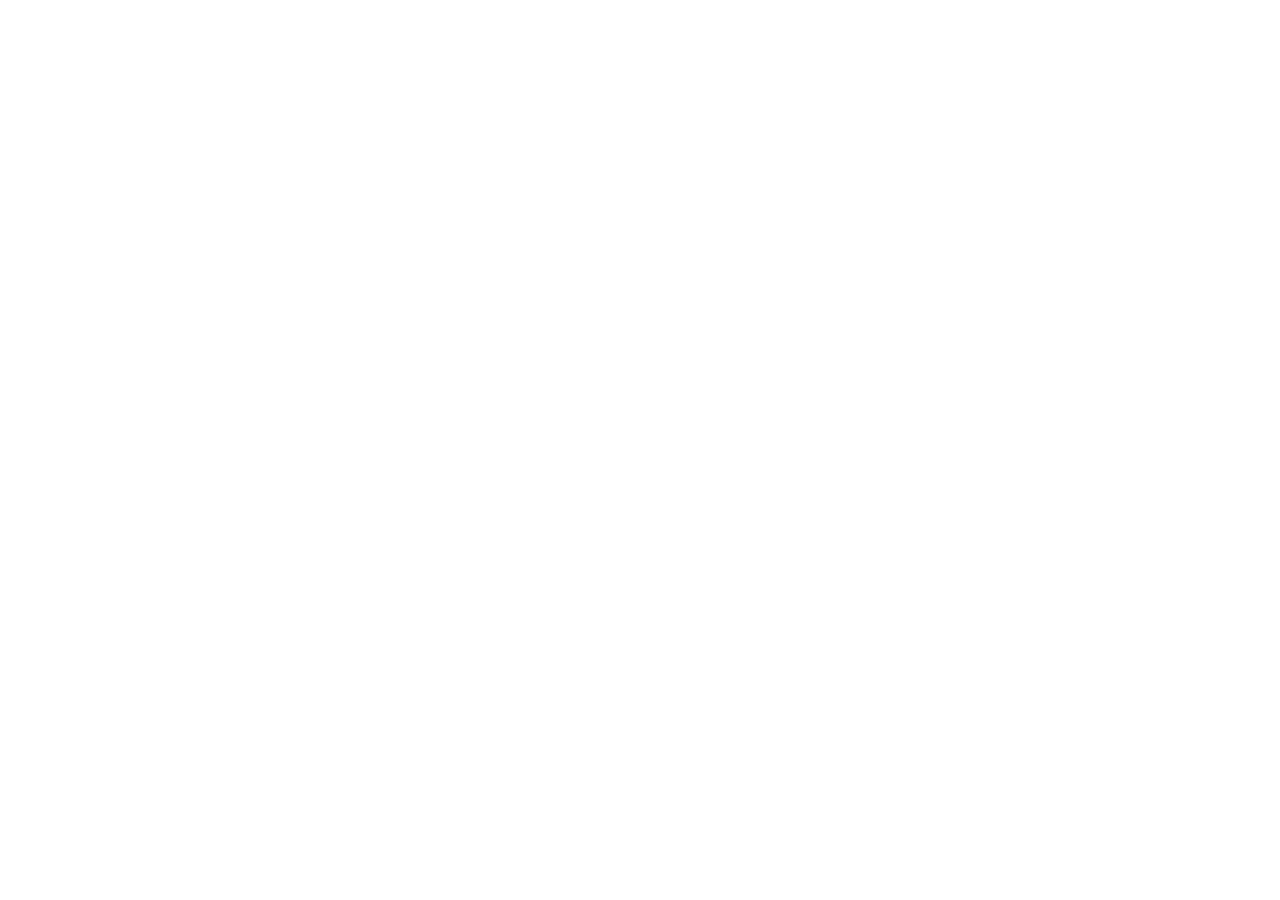
==== index.html @ ecd5f1c8 "Deploy index.html" ====
<!DOCTYPE html>
<html lang="el">
  <head>
    <meta charset="UTF-8" />
    <meta name="viewport" content="width=device-width, initial-scale=1.0" />
    <title>LinkHubPage</title>
    <link rel="icon" type="image/x-icon" href="/favicon.ico" />
    <link rel="apple-touch-icon" href="/icon-192.png" />
    <link rel="manifest" href="/manifest.json" />
    
    <meta name="theme-color" content="#00d2ff" />
    <meta name="apple-mobile-web-app-capable" content="yes" />
    <meta name="apple-mobile-web-app-status-bar-style" content="black-translucent" />

    <link rel="preconnect" href="https://fonts.googleapis.com" />
    <link rel="preconnect" href="https://fonts.gstatic.com" crossorigin />
    <link href="https://fonts.googleapis.com/css2?family=Poppins:wght@300;400;500;600;700&family=Space+Grotesk:wght@500;700&display=swap" rel="stylesheet" />
    <link rel="stylesheet" href="https://cdnjs.cloudflare.com/ajax/libs/font-awesome/6.5.1/css/all.min.css" />
    <link rel="stylesheet" href="https://cdn.jsdelivr.net/gh/devicons/devicon@latest/devicon.min.css" />
    <script src="https://accounts.google.com/gsi/client" async defer></script>
    <link href="https://assets.calendly.com/assets/external/widget.css" rel="stylesheet" />
    <script src="https://assets.calendly.com/assets/external/widget.js" type="text/javascript" async></script>
    <script type="module" crossorigin src="./assets/index-Cw7hxA6U.js"></script>
    <link rel="stylesheet" crossorigin href="./assets/index-Dg6QoeIE.css">
  <script>
        window.__BUILDER_DEPLOY_MODE__ = true;
        const __lhpParts = window.location.pathname.split('/').filter(Boolean);
        if (__lhpParts[__lhpParts.length - 1] === 'admin') __lhpParts.pop();
        const __lhpPrefix = __lhpParts.length > 0 ? '/' + __lhpParts[0] + '/' : '/';
        fetch(__lhpPrefix + 'config.json')
          .then(res => res.json())
          .then(data => {
            window.__PROFILE_CONFIG__ = data;
            if (window.updateRuntimeConfig) window.updateRuntimeConfig(data);
          });
      </script></head>
  <body class="overflow-x-hidden min-h-screen">
    <div id="root"></div>
  </body>
</html>
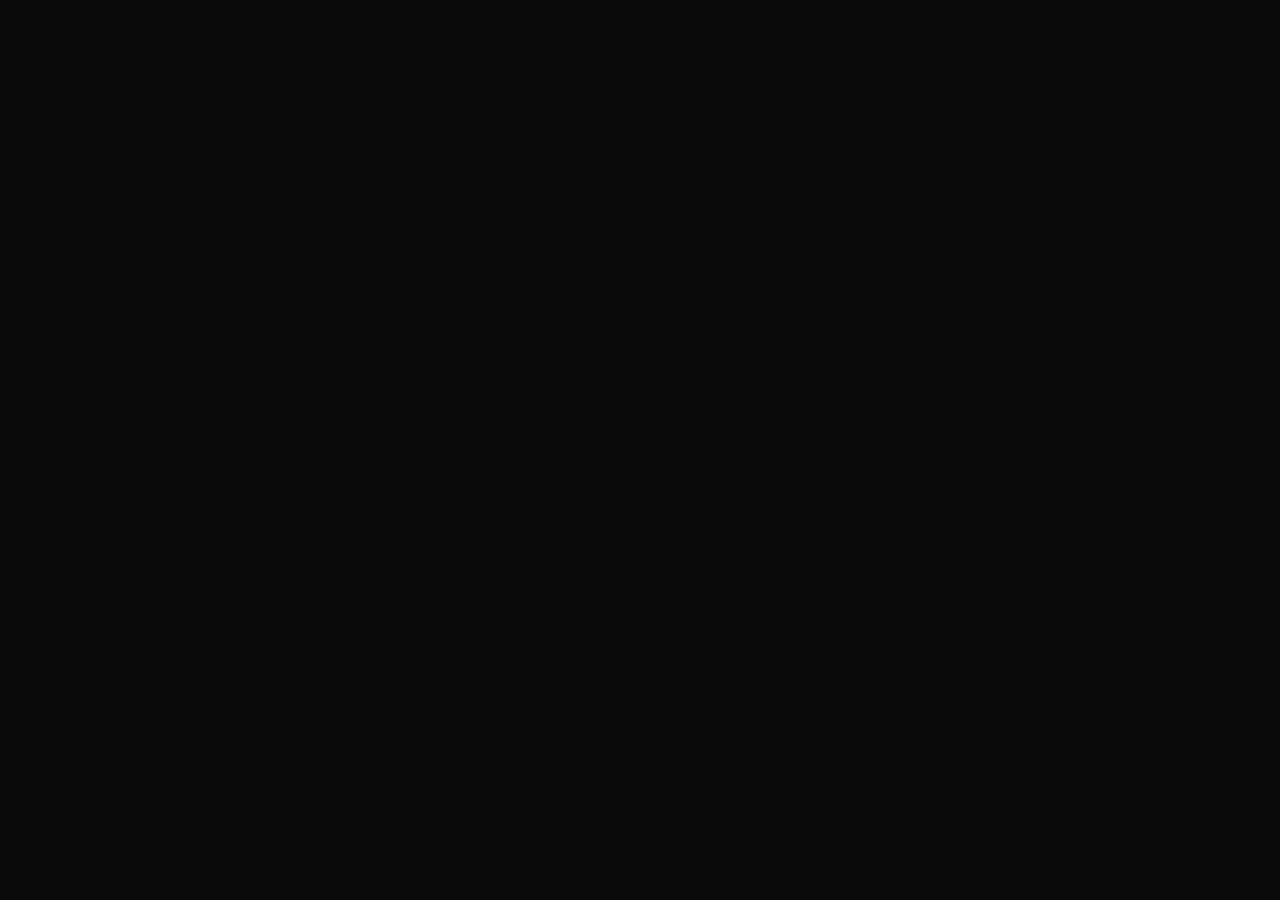
==== commit a56333b8: "Deploy index.html" ====
--- a/index.html
+++ b/index.html
@@ -20,7 +20,7 @@
     <script src="https://accounts.google.com/gsi/client" async defer></script>
     <link href="https://assets.calendly.com/assets/external/widget.css" rel="stylesheet" />
     <script src="https://assets.calendly.com/assets/external/widget.js" type="text/javascript" async></script>
-    <script type="module" crossorigin src="./assets/index-Cw7hxA6U.js"></script>
+    <script type="module" crossorigin src="./assets/index-CT7aU1MH.js"></script>
     <link rel="stylesheet" crossorigin href="./assets/index-Dg6QoeIE.css">
   <script>
         window.__BUILDER_DEPLOY_MODE__ = true;
--- a/assets/index-Dg6QoeIE.css
+++ b/assets/index-Dg6QoeIE.css
@@ -0,0 +1 @@
+/*! tailwindcss v4.3.2 | MIT License | https://tailwindcss.com */@layer properties{@supports (((-webkit-hyphens:none)) and (not (margin-trim:inline))) or ((-moz-orient:inline) and (not (color:rgb(from red r g b)))){*,:before,:after,::backdrop{--tw-translate-x:0;--tw-translate-y:0;--tw-translate-z:0;--tw-scale-x:1;--tw-scale-y:1;--tw-scale-z:1;--tw-rotate-x:initial;--tw-rotate-y:initial;--tw-rotate-z:initial;--tw-skew-x:initial;--tw-skew-y:initial;--tw-space-y-reverse:0;--tw-divide-y-reverse:0;--tw-border-style:solid;--tw-leading:initial;--tw-font-weight:initial;--tw-tracking:initial;--tw-shadow:0 0 #0000;--tw-shadow-color:initial;--tw-shadow-alpha:100%;--tw-inset-shadow:0 0 #0000;--tw-inset-shadow-color:initial;--tw-inset-shadow-alpha:100%;--tw-ring-color:initial;--tw-ring-shadow:0 0 #0000;--tw-inset-ring-color:initial;--tw-inset-ring-shadow:0 0 #0000;--tw-ring-inset:initial;--tw-ring-offset-width:0px;--tw-ring-offset-color:#fff;--tw-ring-offset-shadow:0 0 #0000;--tw-blur:initial;--tw-brightness:initial;--tw-contrast:initial;--tw-grayscale:initial;--tw-hue-rotate:initial;--tw-invert:initial;--tw-opacity:initial;--tw-saturate:initial;--tw-sepia:initial;--tw-drop-shadow:initial;--tw-drop-shadow-color:initial;--tw-drop-shadow-alpha:100%;--tw-drop-shadow-size:initial;--tw-backdrop-blur:initial;--tw-backdrop-brightness:initial;--tw-backdrop-contrast:initial;--tw-backdrop-grayscale:initial;--tw-backdrop-hue-rotate:initial;--tw-backdrop-invert:initial;--tw-backdrop-opacity:initial;--tw-backdrop-saturate:initial;--tw-backdrop-sepia:initial;--tw-duration:initial}}}@layer theme{:root,:host{--font-sans:"Poppins", sans-serif;--font-mono:ui-monospace, SFMono-Regular, Menlo, Monaco, Consolas, "Liberation Mono", "Courier New", monospace;--color-red-300:oklch(80.8% .114 19.571);--color-red-400:oklch(70.4% .191 22.216);--color-red-500:oklch(63.7% .237 25.331);--color-red-900:oklch(39.6% .141 25.723);--color-red-950:oklch(25.8% .092 26.042);--color-amber-300:oklch(87.9% .169 91.605);--color-amber-400:oklch(82.8% .189 84.429);--color-amber-500:oklch(76.9% .188 70.08);--color-emerald-300:oklch(84.5% .143 164.978);--color-emerald-400:oklch(76.5% .177 163.223);--color-emerald-500:oklch(69.6% .17 162.48);--color-cyan-400:oklch(78.9% .154 211.53);--color-zinc-700:oklch(37% .013 285.805);--color-zinc-800:oklch(27.4% .006 286.033);--color-zinc-900:oklch(21% .006 285.885);--color-zinc-950:oklch(14.1% .005 285.823);--color-black:#000;--color-white:#fff;--spacing:.25rem;--container-sm:24rem;--container-md:28rem;--container-lg:32rem;--container-2xl:42rem;--container-3xl:48rem;--container-5xl:64rem;--text-xs:.75rem;--text-xs--line-height:calc(1 / .75);--text-sm:.875rem;--text-sm--line-height:calc(1.25 / .875);--text-base:1rem;--text-base--line-height: 1.5 ;--text-lg:1.125rem;--text-lg--line-height:calc(1.75 / 1.125);--text-xl:1.25rem;--text-xl--line-height:calc(1.75 / 1.25);--text-2xl:1.5rem;--text-2xl--line-height:calc(2 / 1.5);--text-3xl:1.875rem;--text-3xl--line-height: 1.2 ;--text-4xl:2.25rem;--text-4xl--line-height:calc(2.5 / 2.25);--text-6xl:3.75rem;--text-6xl--line-height:1;--font-weight-medium:500;--font-weight-semibold:600;--font-weight-bold:700;--font-weight-extrabold:800;--font-weight-black:900;--tracking-tight:-.025em;--tracking-wider:.05em;--leading-tight:1.25;--leading-relaxed:1.625;--radius-md:.375rem;--radius-lg:.5rem;--radius-xl:.75rem;--radius-2xl:1rem;--radius-3xl:1.5rem;--animate-spin:spin 1s linear infinite;--animate-ping:ping 1s cubic-bezier(0, 0, .2, 1) infinite;--animate-pulse:pulse 2s cubic-bezier(.4, 0, .6, 1) infinite;--animate-bounce:bounce 1s infinite;--blur-sm:8px;--blur-md:12px;--blur-lg:16px;--blur-xl:24px;--blur-3xl:64px;--default-transition-duration:.15s;--default-transition-timing-function:cubic-bezier(.4, 0, .2, 1);--default-font-family:var(--font-sans);--default-mono-font-family:var(--font-mono);--color-bg-primary:var(--bg-primary);--color-bg-secondary:var(--bg-secondary);--color-text-primary:var(--text-primary);--color-text-secondary:var(--text-secondary);--color-accent:var(--accent);--color-accent-rgb:var(--accent-rgb);--color-border-primary:var(--border-primary)}}@layer base{*,:after,:before,::backdrop{box-sizing:border-box;border:0 solid;margin:0;padding:0}::file-selector-button{box-sizing:border-box;border:0 solid;margin:0;padding:0}html,:host{-webkit-text-size-adjust:100%;-moz-tab-size:4;tab-size:4;line-height:1.5;font-family:var(--default-font-family,ui-sans-serif, system-ui, sans-serif, "Apple Color Emoji", "Segoe UI Emoji", "Segoe UI Symbol", "Noto Color Emoji");font-feature-settings:var(--default-font-feature-settings,normal);font-variation-settings:var(--default-font-variation-settings,normal);-webkit-tap-highlight-color:transparent}hr{height:0;color:inherit;border-top-width:1px}abbr:where([title]){-webkit-text-decoration:underline dotted;text-decoration:underline dotted}h1,h2,h3,h4,h5,h6{font-size:inherit;font-weight:inherit}a{color:inherit;-webkit-text-decoration:inherit;text-decoration:inherit}b,strong{font-weight:bolder}code,kbd,samp,pre{font-family:var(--default-mono-font-family,ui-monospace, SFMono-Regular, Menlo, Monaco, Consolas, "Liberation Mono", "Courier New", monospace);font-feature-settings:var(--default-mono-font-feature-settings,normal);font-variation-settings:var(--default-mono-font-variation-settings,normal);font-size:1em}small{font-size:80%}sub,sup{vertical-align:baseline;font-size:75%;line-height:0;position:relative}sub{bottom:-.25em}sup{top:-.5em}table{text-indent:0;border-color:inherit;border-collapse:collapse}:-moz-focusring{outline:auto}progress{vertical-align:baseline}summary{display:list-item}ol,ul,menu{list-style:none}img,svg,video,canvas,audio,iframe,embed,object{vertical-align:middle;display:block}img,video{max-width:100%;height:auto}button,input,select,optgroup,textarea{font:inherit;font-feature-settings:inherit;font-variation-settings:inherit;letter-spacing:inherit;color:inherit;opacity:1;background-color:#0000;border-radius:0}::file-selector-button{font:inherit;font-feature-settings:inherit;font-variation-settings:inherit;letter-spacing:inherit;color:inherit;opacity:1;background-color:#0000;border-radius:0}:where(select:is([multiple],[size])) optgroup{font-weight:bolder}:where(select:is([multiple],[size])) optgroup option{padding-inline-start:20px}::file-selector-button{margin-inline-end:4px}::placeholder{opacity:1}@supports (not ((-webkit-appearance:-apple-pay-button))) or (contain-intrinsic-size:1px){::placeholder{color:currentColor}@supports (color:color-mix(in lab,red,red)){::placeholder{color:color-mix(in oklab,currentcolor 50%,transparent)}}}textarea{resize:vertical}::-webkit-search-decoration{-webkit-appearance:none}::-webkit-date-and-time-value{min-height:1lh;text-align:inherit}::-webkit-datetime-edit{display:inline-flex}::-webkit-datetime-edit-fields-wrapper{padding:0}::-webkit-datetime-edit{padding-block:0}::-webkit-datetime-edit-year-field{padding-block:0}::-webkit-datetime-edit-month-field{padding-block:0}::-webkit-datetime-edit-day-field{padding-block:0}::-webkit-datetime-edit-hour-field{padding-block:0}::-webkit-datetime-edit-minute-field{padding-block:0}::-webkit-datetime-edit-second-field{padding-block:0}::-webkit-datetime-edit-millisecond-field{padding-block:0}::-webkit-datetime-edit-meridiem-field{padding-block:0}::-webkit-calendar-picker-indicator{line-height:1}:-moz-ui-invalid{box-shadow:none}button,input:where([type=button],[type=reset],[type=submit]){-webkit-appearance:button;-moz-appearance:button;appearance:button}::file-selector-button{-webkit-appearance:button;-moz-appearance:button;appearance:button}::-webkit-inner-spin-button{height:auto}::-webkit-outer-spin-button{height:auto}[hidden]:where(:not([hidden=until-found])){display:none!important}}@layer components;@layer utilities{.pointer-events-none{pointer-events:none}.visible{visibility:visible}.sr-only{clip-path:inset(50%);white-space:nowrap;border-width:0;width:1px;height:1px;margin:-1px;padding:0;position:absolute;overflow:hidden}.absolute{position:absolute}.fixed{position:fixed}.relative{position:relative}.static{position:static}.inset-0{top:0;right:0;bottom:0;left:0}.-top-32{top:calc(var(--spacing) * -32)}.top-0{top:0}.top-1\/2{top:50%}.top-1\/3{top:33.3333%}.top-2{top:calc(var(--spacing) * 2)}.top-4{top:calc(var(--spacing) * 4)}.-right-20{right:calc(var(--spacing) * -20)}.right-0{right:0}.right-1{right:var(--spacing)}.right-2{right:calc(var(--spacing) * 2)}.right-3{right:calc(var(--spacing) * 3)}.right-4{right:calc(var(--spacing) * 4)}.bottom-0{bottom:0}.bottom-1{bottom:var(--spacing)}.bottom-4{bottom:calc(var(--spacing) * 4)}.-left-16{left:calc(var(--spacing) * -16)}.left-1\/2{left:50%}.left-1\/3{left:33.3333%}.left-4{left:calc(var(--spacing) * 4)}.-z-10{z-index:-10}.z-10{z-index:10}.z-20{z-index:20}.z-50{z-index:50}.z-\[100\]{z-index:100}.col-span-2{grid-column:span 2/span 2}.container{width:100%}@media(min-width:40rem){.container{max-width:40rem}}@media(min-width:48rem){.container{max-width:48rem}}@media(min-width:64rem){.container{max-width:64rem}}@media(min-width:80rem){.container{max-width:80rem}}@media(min-width:96rem){.container{max-width:96rem}}.mx-auto{margin-inline:auto}.mt-0\.5{margin-top:calc(var(--spacing) * .5)}.mt-1{margin-top:var(--spacing)}.mt-2{margin-top:calc(var(--spacing) * 2)}.mt-3{margin-top:calc(var(--spacing) * 3)}.mt-4{margin-top:calc(var(--spacing) * 4)}.mt-6{margin-top:calc(var(--spacing) * 6)}.mt-8{margin-top:calc(var(--spacing) * 8)}.mt-10{margin-top:calc(var(--spacing) * 10)}.mr-1{margin-right:var(--spacing)}.mr-12{margin-right:calc(var(--spacing) * 12)}.mb-0\.5{margin-bottom:calc(var(--spacing) * .5)}.mb-1{margin-bottom:var(--spacing)}.mb-2{margin-bottom:calc(var(--spacing) * 2)}.mb-3{margin-bottom:calc(var(--spacing) * 3)}.mb-4{margin-bottom:calc(var(--spacing) * 4)}.mb-6{margin-bottom:calc(var(--spacing) * 6)}.mb-8{margin-bottom:calc(var(--spacing) * 8)}.mb-12{margin-bottom:calc(var(--spacing) * 12)}.ml-1{margin-left:var(--spacing)}.ml-4{margin-left:calc(var(--spacing) * 4)}.line-clamp-2{-webkit-line-clamp:2;-webkit-box-orient:vertical;display:-webkit-box;overflow:hidden}.block{display:block}.flex{display:flex}.grid{display:grid}.hidden{display:none}.inline{display:inline}.inline-block{display:inline-block}.inline-flex{display:inline-flex}.h-1{height:var(--spacing)}.h-2{height:calc(var(--spacing) * 2)}.h-2\.5{height:calc(var(--spacing) * 2.5)}.h-3{height:calc(var(--spacing) * 3)}.h-4{height:calc(var(--spacing) * 4)}.h-5{height:calc(var(--spacing) * 5)}.h-5\.5{height:calc(var(--spacing) * 5.5)}.h-6{height:calc(var(--spacing) * 6)}.h-7{height:calc(var(--spacing) * 7)}.h-8{height:calc(var(--spacing) * 8)}.h-9{height:calc(var(--spacing) * 9)}.h-10{height:calc(var(--spacing) * 10)}.h-11{height:calc(var(--spacing) * 11)}.h-12{height:calc(var(--spacing) * 12)}.h-14{height:calc(var(--spacing) * 14)}.h-16{height:calc(var(--spacing) * 16)}.h-24{height:calc(var(--spacing) * 24)}.h-48{height:calc(var(--spacing) * 48)}.h-72{height:calc(var(--spacing) * 72)}.h-80{height:calc(var(--spacing) * 80)}.h-96{height:calc(var(--spacing) * 96)}.h-\[680px\]{height:680px}.h-full{height:100%}.max-h-\[80vh\]{max-height:80vh}.max-h-screen{max-height:100vh}.min-h-\[60px\]{min-height:60px}.min-h-\[80px\]{min-height:80px}.min-h-\[500px\]{min-height:500px}.min-h-screen{min-height:100vh}.w-1\/2{width:50%}.w-2{width:calc(var(--spacing) * 2)}.w-2\.5{width:calc(var(--spacing) * 2.5)}.w-2\/3{width:66.6667%}.w-4{width:calc(var(--spacing) * 4)}.w-5{width:calc(var(--spacing) * 5)}.w-5\.5{width:calc(var(--spacing) * 5.5)}.w-5\/6{width:83.3333%}.w-6{width:calc(var(--spacing) * 6)}.w-7{width:calc(var(--spacing) * 7)}.w-8{width:calc(var(--spacing) * 8)}.w-9{width:calc(var(--spacing) * 9)}.w-10{width:calc(var(--spacing) * 10)}.w-11{width:calc(var(--spacing) * 11)}.w-12{width:calc(var(--spacing) * 12)}.w-14{width:calc(var(--spacing) * 14)}.w-16{width:calc(var(--spacing) * 16)}.w-24{width:calc(var(--spacing) * 24)}.w-32{width:calc(var(--spacing) * 32)}.w-48{width:calc(var(--spacing) * 48)}.w-64{width:calc(var(--spacing) * 64)}.w-72{width:calc(var(--spacing) * 72)}.w-80{width:calc(var(--spacing) * 80)}.w-96{width:calc(var(--spacing) * 96)}.w-\[340px\]{width:340px}.w-full{width:100%}.max-w-2xl{max-width:var(--container-2xl)}.max-w-3xl{max-width:var(--container-3xl)}.max-w-5xl{max-width:var(--container-5xl)}.max-w-\[80px\]{max-width:80px}.max-w-lg{max-width:var(--container-lg)}.max-w-md{max-width:var(--container-md)}.max-w-sm{max-width:var(--container-sm)}.min-w-0{min-width:0}.min-w-\[70px\]{min-width:70px}.flex-1{flex:1}.flex-shrink-0,.shrink-0{flex-shrink:0}.border-collapse{border-collapse:collapse}.-translate-x-1\/2{--tw-translate-x: -50% ;translate:var(--tw-translate-x) var(--tw-translate-y)}.-translate-y-1\/2{--tw-translate-y: -50% ;translate:var(--tw-translate-x) var(--tw-translate-y)}.scale-75{--tw-scale-x:75%;--tw-scale-y:75%;--tw-scale-z:75%;scale:var(--tw-scale-x) var(--tw-scale-y)}.scale-110{--tw-scale-x:110%;--tw-scale-y:110%;--tw-scale-z:110%;scale:var(--tw-scale-x) var(--tw-scale-y)}.transform{transform:var(--tw-rotate-x,) var(--tw-rotate-y,) var(--tw-rotate-z,) var(--tw-skew-x,) var(--tw-skew-y,)}.animate-bounce{animation:var(--animate-bounce)}.animate-ping{animation:var(--animate-ping)}.animate-pulse{animation:var(--animate-pulse)}.animate-spin{animation:var(--animate-spin)}.cursor-grab{cursor:grab}.cursor-help{cursor:help}.cursor-not-allowed{cursor:not-allowed}.cursor-pointer{cursor:pointer}.resize{resize:both}.resize-none{resize:none}.resize-y{resize:vertical}.scrollbar-none{scrollbar-width:none}.list-disc{list-style-type:disc}.grid-cols-1{grid-template-columns:repeat(1,minmax(0,1fr))}.grid-cols-2{grid-template-columns:repeat(2,minmax(0,1fr))}.grid-cols-4{grid-template-columns:repeat(4,minmax(0,1fr))}.grid-cols-5{grid-template-columns:repeat(5,minmax(0,1fr))}.grid-cols-8{grid-template-columns:repeat(8,minmax(0,1fr))}.flex-col{flex-direction:column}.flex-row{flex-direction:row}.flex-wrap{flex-wrap:wrap}.items-center{align-items:center}.items-start{align-items:flex-start}.justify-between{justify-content:space-between}.justify-center{justify-content:center}.justify-end{justify-content:flex-end}.gap-1{gap:var(--spacing)}.gap-1\.5{gap:calc(var(--spacing) * 1.5)}.gap-2{gap:calc(var(--spacing) * 2)}.gap-2\.5{gap:calc(var(--spacing) * 2.5)}.gap-3{gap:calc(var(--spacing) * 3)}.gap-3\.5{gap:calc(var(--spacing) * 3.5)}.gap-4{gap:calc(var(--spacing) * 4)}.gap-6{gap:calc(var(--spacing) * 6)}:where(.space-y-0\.5>:not(:last-child)){--tw-space-y-reverse:0;margin-block-start:calc(calc(var(--spacing) * .5) * var(--tw-space-y-reverse));margin-block-end:calc(calc(var(--spacing) * .5) * calc(1 - var(--tw-space-y-reverse)))}:where(.space-y-1>:not(:last-child)){--tw-space-y-reverse:0;margin-block-start:calc(var(--spacing) * var(--tw-space-y-reverse));margin-block-end:calc(var(--spacing) * calc(1 - var(--tw-space-y-reverse)))}:where(.space-y-1\.5>:not(:last-child)){--tw-space-y-reverse:0;margin-block-start:calc(calc(var(--spacing) * 1.5) * var(--tw-space-y-reverse));margin-block-end:calc(calc(var(--spacing) * 1.5) * calc(1 - var(--tw-space-y-reverse)))}:where(.space-y-2>:not(:last-child)){--tw-space-y-reverse:0;margin-block-start:calc(calc(var(--spacing) * 2) * var(--tw-space-y-reverse));margin-block-end:calc(calc(var(--spacing) * 2) * calc(1 - var(--tw-space-y-reverse)))}:where(.space-y-2\.5>:not(:last-child)){--tw-space-y-reverse:0;margin-block-start:calc(calc(var(--spacing) * 2.5) * var(--tw-space-y-reverse));margin-block-end:calc(calc(var(--spacing) * 2.5) * calc(1 - var(--tw-space-y-reverse)))}:where(.space-y-3>:not(:last-child)){--tw-space-y-reverse:0;margin-block-start:calc(calc(var(--spacing) * 3) * var(--tw-space-y-reverse));margin-block-end:calc(calc(var(--spacing) * 3) * calc(1 - var(--tw-space-y-reverse)))}:where(.space-y-4>:not(:last-child)){--tw-space-y-reverse:0;margin-block-start:calc(calc(var(--spacing) * 4) * var(--tw-space-y-reverse));margin-block-end:calc(calc(var(--spacing) * 4) * calc(1 - var(--tw-space-y-reverse)))}:where(.space-y-6>:not(:last-child)){--tw-space-y-reverse:0;margin-block-start:calc(calc(var(--spacing) * 6) * var(--tw-space-y-reverse));margin-block-end:calc(calc(var(--spacing) * 6) * calc(1 - var(--tw-space-y-reverse)))}.gap-x-4{column-gap:calc(var(--spacing) * 4)}.gap-y-1{row-gap:var(--spacing)}.gap-y-1\.5{row-gap:calc(var(--spacing) * 1.5)}.gap-y-2{row-gap:calc(var(--spacing) * 2)}:where(.divide-y>:not(:last-child)){--tw-divide-y-reverse:0;border-bottom-style:var(--tw-border-style);border-top-style:var(--tw-border-style);border-top-width:calc(1px * var(--tw-divide-y-reverse));border-bottom-width:calc(1px * calc(1 - var(--tw-divide-y-reverse)))}:where(.divide-border-primary\/50>:not(:last-child)){border-color:var(--color-border-primary)}@supports (color:color-mix(in lab,red,red)){:where(.divide-border-primary\/50>:not(:last-child)){border-color:color-mix(in oklab,var(--color-border-primary) 50%,transparent)}}.truncate{text-overflow:ellipsis;white-space:nowrap;overflow:hidden}.overflow-hidden{overflow:hidden}.overflow-x-auto{overflow-x:auto}.overflow-x-hidden{overflow-x:hidden}.overflow-y-auto{overflow-y:auto}.rounded{border-radius:.25rem}.rounded-2xl{border-radius:var(--radius-2xl)}.rounded-3xl{border-radius:var(--radius-3xl)}.rounded-\[36px\]{border-radius:36px}.rounded-\[48px\]{border-radius:48px}.rounded-full{border-radius:3.40282e38px}.rounded-lg{border-radius:var(--radius-lg)}.rounded-md{border-radius:var(--radius-md)}.rounded-xl{border-radius:var(--radius-xl)}.rounded-b-2xl{border-bottom-right-radius:var(--radius-2xl);border-bottom-left-radius:var(--radius-2xl)}.border{border-style:var(--tw-border-style);border-width:1px}.border-2{border-style:var(--tw-border-style);border-width:2px}.border-\[8px\]{border-style:var(--tw-border-style);border-width:8px}.border-t{border-top-style:var(--tw-border-style);border-top-width:1px}.border-r{border-right-style:var(--tw-border-style);border-right-width:1px}.border-b{border-bottom-style:var(--tw-border-style);border-bottom-width:1px}.border-b-2{border-bottom-style:var(--tw-border-style);border-bottom-width:2px}.border-none{--tw-border-style:none;border-style:none}.border-accent,.border-accent\/20{border-color:var(--color-accent)}@supports (color:color-mix(in lab,red,red)){.border-accent\/20{border-color:color-mix(in oklab,var(--color-accent) 20%,transparent)}}.border-accent\/40{border-color:var(--color-accent)}@supports (color:color-mix(in lab,red,red)){.border-accent\/40{border-color:color-mix(in oklab,var(--color-accent) 40%,transparent)}}.border-amber-500{border-color:var(--color-amber-500)}.border-bg-secondary{border-color:var(--color-bg-secondary)}.border-border-primary,.border-border-primary\/20{border-color:var(--color-border-primary)}@supports (color:color-mix(in lab,red,red)){.border-border-primary\/20{border-color:color-mix(in oklab,var(--color-border-primary) 20%,transparent)}}.border-border-primary\/40{border-color:var(--color-border-primary)}@supports (color:color-mix(in lab,red,red)){.border-border-primary\/40{border-color:color-mix(in oklab,var(--color-border-primary) 40%,transparent)}}.border-border-primary\/60{border-color:var(--color-border-primary)}@supports (color:color-mix(in lab,red,red)){.border-border-primary\/60{border-color:color-mix(in oklab,var(--color-border-primary) 60%,transparent)}}.border-emerald-500{border-color:var(--color-emerald-500)}.border-emerald-500\/20{border-color:#00bb7f33}@supports (color:color-mix(in lab,red,red)){.border-emerald-500\/20{border-color:color-mix(in oklab,var(--color-emerald-500) 20%,transparent)}}.border-red-500\/20{border-color:#fb2c3633}@supports (color:color-mix(in lab,red,red)){.border-red-500\/20{border-color:color-mix(in oklab,var(--color-red-500) 20%,transparent)}}.border-red-900\/30{border-color:#82181a4d}@supports (color:color-mix(in lab,red,red)){.border-red-900\/30{border-color:color-mix(in oklab,var(--color-red-900) 30%,transparent)}}.border-zinc-700{border-color:var(--color-zinc-700)}.border-zinc-800{border-color:var(--color-zinc-800)}.bg-accent,.bg-accent\/10{background-color:var(--color-accent)}@supports (color:color-mix(in lab,red,red)){.bg-accent\/10{background-color:color-mix(in oklab,var(--color-accent) 10%,transparent)}}.bg-accent\/15{background-color:var(--color-accent)}@supports (color:color-mix(in lab,red,red)){.bg-accent\/15{background-color:color-mix(in oklab,var(--color-accent) 15%,transparent)}}.bg-accent\/20{background-color:var(--color-accent)}@supports (color:color-mix(in lab,red,red)){.bg-accent\/20{background-color:color-mix(in oklab,var(--color-accent) 20%,transparent)}}.bg-amber-400{background-color:var(--color-amber-400)}.bg-bg-primary,.bg-bg-primary\/50{background-color:var(--color-bg-primary)}@supports (color:color-mix(in lab,red,red)){.bg-bg-primary\/50{background-color:color-mix(in oklab,var(--color-bg-primary) 50%,transparent)}}.bg-bg-secondary,.bg-bg-secondary\/40{background-color:var(--color-bg-secondary)}@supports (color:color-mix(in lab,red,red)){.bg-bg-secondary\/40{background-color:color-mix(in oklab,var(--color-bg-secondary) 40%,transparent)}}.bg-bg-secondary\/60{background-color:var(--color-bg-secondary)}@supports (color:color-mix(in lab,red,red)){.bg-bg-secondary\/60{background-color:color-mix(in oklab,var(--color-bg-secondary) 60%,transparent)}}.bg-bg-secondary\/70{background-color:var(--color-bg-secondary)}@supports (color:color-mix(in lab,red,red)){.bg-bg-secondary\/70{background-color:color-mix(in oklab,var(--color-bg-secondary) 70%,transparent)}}.bg-bg-secondary\/80{background-color:var(--color-bg-secondary)}@supports (color:color-mix(in lab,red,red)){.bg-bg-secondary\/80{background-color:color-mix(in oklab,var(--color-bg-secondary) 80%,transparent)}}.bg-bg-secondary\/95{background-color:var(--color-bg-secondary)}@supports (color:color-mix(in lab,red,red)){.bg-bg-secondary\/95{background-color:color-mix(in oklab,var(--color-bg-secondary) 95%,transparent)}}.bg-black\/60{background-color:#0009}@supports (color:color-mix(in lab,red,red)){.bg-black\/60{background-color:color-mix(in oklab,var(--color-black) 60%,transparent)}}.bg-cyan-400\/10{background-color:#00d2ef1a}@supports (color:color-mix(in lab,red,red)){.bg-cyan-400\/10{background-color:color-mix(in oklab,var(--color-cyan-400) 10%,transparent)}}.bg-emerald-300\/10{background-color:#5ee9b51a}@supports (color:color-mix(in lab,red,red)){.bg-emerald-300\/10{background-color:color-mix(in oklab,var(--color-emerald-300) 10%,transparent)}}.bg-emerald-400{background-color:var(--color-emerald-400)}.bg-emerald-500\/10{background-color:#00bb7f1a}@supports (color:color-mix(in lab,red,red)){.bg-emerald-500\/10{background-color:color-mix(in oklab,var(--color-emerald-500) 10%,transparent)}}.bg-red-500\/10{background-color:#fb2c361a}@supports (color:color-mix(in lab,red,red)){.bg-red-500\/10{background-color:color-mix(in oklab,var(--color-red-500) 10%,transparent)}}.bg-red-950\/20{background-color:#46080933}@supports (color:color-mix(in lab,red,red)){.bg-red-950\/20{background-color:color-mix(in oklab,var(--color-red-950) 20%,transparent)}}.bg-white{background-color:var(--color-white)}.bg-white\/5{background-color:#ffffff0d}@supports (color:color-mix(in lab,red,red)){.bg-white\/5{background-color:color-mix(in oklab,var(--color-white) 5%,transparent)}}.bg-zinc-800{background-color:var(--color-zinc-800)}.bg-zinc-900{background-color:var(--color-zinc-900)}.bg-zinc-950{background-color:var(--color-zinc-950)}.object-cover{object-fit:cover}.p-0\.5{padding:calc(var(--spacing) * .5)}.p-1{padding:var(--spacing)}.p-1\.5{padding:calc(var(--spacing) * 1.5)}.p-2{padding:calc(var(--spacing) * 2)}.p-2\.5{padding:calc(var(--spacing) * 2.5)}.p-3{padding:calc(var(--spacing) * 3)}.p-3\.5{padding:calc(var(--spacing) * 3.5)}.p-4{padding:calc(var(--spacing) * 4)}.p-5{padding:calc(var(--spacing) * 5)}.p-6{padding:calc(var(--spacing) * 6)}.p-8{padding:calc(var(--spacing) * 8)}.px-2{padding-inline:calc(var(--spacing) * 2)}.px-3{padding-inline:calc(var(--spacing) * 3)}.px-4{padding-inline:calc(var(--spacing) * 4)}.px-5{padding-inline:calc(var(--spacing) * 5)}.px-6{padding-inline:calc(var(--spacing) * 6)}.py-1{padding-block:var(--spacing)}.py-1\.5{padding-block:calc(var(--spacing) * 1.5)}.py-2{padding-block:calc(var(--spacing) * 2)}.py-2\.5{padding-block:calc(var(--spacing) * 2.5)}.py-3{padding-block:calc(var(--spacing) * 3)}.py-4{padding-block:calc(var(--spacing) * 4)}.py-8{padding-block:calc(var(--spacing) * 8)}.py-12{padding-block:calc(var(--spacing) * 12)}.py-20{padding-block:calc(var(--spacing) * 20)}.pt-1{padding-top:var(--spacing)}.pt-2{padding-top:calc(var(--spacing) * 2)}.pt-4{padding-top:calc(var(--spacing) * 4)}.pt-6{padding-top:calc(var(--spacing) * 6)}.pr-1\.5{padding-right:calc(var(--spacing) * 1.5)}.pr-2{padding-right:calc(var(--spacing) * 2)}.pr-12{padding-right:calc(var(--spacing) * 12)}.pb-2{padding-bottom:calc(var(--spacing) * 2)}.pb-3{padding-bottom:calc(var(--spacing) * 3)}.pb-4{padding-bottom:calc(var(--spacing) * 4)}.pl-3{padding-left:calc(var(--spacing) * 3)}.text-center{text-align:center}.text-left{text-align:left}.text-right{text-align:right}.text-2xl{font-size:var(--text-2xl);line-height:var(--tw-leading,var(--text-2xl--line-height))}.text-3xl{font-size:var(--text-3xl);line-height:var(--tw-leading,var(--text-3xl--line-height))}.text-4xl{font-size:var(--text-4xl);line-height:var(--tw-leading,var(--text-4xl--line-height))}.text-base{font-size:var(--text-base);line-height:var(--tw-leading,var(--text-base--line-height))}.text-lg{font-size:var(--text-lg);line-height:var(--tw-leading,var(--text-lg--line-height))}.text-sm{font-size:var(--text-sm);line-height:var(--tw-leading,var(--text-sm--line-height))}.text-xl{font-size:var(--text-xl);line-height:var(--tw-leading,var(--text-xl--line-height))}.text-xs{font-size:var(--text-xs);line-height:var(--tw-leading,var(--text-xs--line-height))}.text-\[7px\]{font-size:7px}.text-\[8px\]{font-size:8px}.text-\[9px\]{font-size:9px}.text-\[10px\]{font-size:10px}.text-\[11px\]{font-size:11px}.leading-none{--tw-leading:1;line-height:1}.leading-relaxed{--tw-leading:var(--leading-relaxed);line-height:var(--leading-relaxed)}.leading-tight{--tw-leading:var(--leading-tight);line-height:var(--leading-tight)}.font-black{--tw-font-weight:var(--font-weight-black);font-weight:var(--font-weight-black)}.font-bold{--tw-font-weight:var(--font-weight-bold);font-weight:var(--font-weight-bold)}.font-extrabold{--tw-font-weight:var(--font-weight-extrabold);font-weight:var(--font-weight-extrabold)}.font-medium{--tw-font-weight:var(--font-weight-medium);font-weight:var(--font-weight-medium)}.font-semibold{--tw-font-weight:var(--font-weight-semibold);font-weight:var(--font-weight-semibold)}.tracking-\[0\.2em\]{--tw-tracking:.2em;letter-spacing:.2em}.tracking-\[0\.12em\]{--tw-tracking:.12em;letter-spacing:.12em}.tracking-tight{--tw-tracking:var(--tracking-tight);letter-spacing:var(--tracking-tight)}.tracking-wider{--tw-tracking:var(--tracking-wider);letter-spacing:var(--tracking-wider)}.break-all{word-break:break-all}.whitespace-nowrap{white-space:nowrap}.text-accent,.text-accent\/90{color:var(--color-accent)}@supports (color:color-mix(in lab,red,red)){.text-accent\/90{color:color-mix(in oklab,var(--color-accent) 90%,transparent)}}.text-amber-300{color:var(--color-amber-300)}.text-emerald-400{color:var(--color-emerald-400)}.text-emerald-500{color:var(--color-emerald-500)}.text-red-400{color:var(--color-red-400)}.text-red-500{color:var(--color-red-500)}.text-text-primary{color:var(--color-text-primary)}.text-text-secondary,.text-text-secondary\/80{color:var(--color-text-secondary)}@supports (color:color-mix(in lab,red,red)){.text-text-secondary\/80{color:color-mix(in oklab,var(--color-text-secondary) 80%,transparent)}}.text-white{color:var(--color-white)}.capitalize{text-transform:capitalize}.uppercase{text-transform:uppercase}.underline{text-decoration-line:underline}.accent-accent{accent-color:var(--color-accent)}.opacity-40{opacity:.4}.opacity-50{opacity:.5}.opacity-60{opacity:.6}.opacity-75{opacity:.75}.opacity-90{opacity:.9}.shadow-2xl{--tw-shadow:0 25px 50px -12px var(--tw-shadow-color,#00000040);box-shadow:var(--tw-inset-shadow),var(--tw-inset-ring-shadow),var(--tw-ring-offset-shadow),var(--tw-ring-shadow),var(--tw-shadow)}.shadow-\[0_0_8px_rgba\(16\,185\,129\,0\.3\)\]{--tw-shadow:0 0 8px var(--tw-shadow-color,#10b9814d);box-shadow:var(--tw-inset-shadow),var(--tw-inset-ring-shadow),var(--tw-ring-offset-shadow),var(--tw-ring-shadow),var(--tw-shadow)}.shadow-\[0_0_8px_rgba\(245\,158\,11\,0\.2\)\]{--tw-shadow:0 0 8px var(--tw-shadow-color,#f59e0b33);box-shadow:var(--tw-inset-shadow),var(--tw-inset-ring-shadow),var(--tw-ring-offset-shadow),var(--tw-ring-shadow),var(--tw-shadow)}.shadow-\[0_0_12px_rgba\(16\,185\,129\,0\.3\)\]{--tw-shadow:0 0 12px var(--tw-shadow-color,#10b9814d);box-shadow:var(--tw-inset-shadow),var(--tw-inset-ring-shadow),var(--tw-ring-offset-shadow),var(--tw-ring-shadow),var(--tw-shadow)}.shadow-\[0_0_12px_rgba\(245\,158\,11\,0\.2\)\]{--tw-shadow:0 0 12px var(--tw-shadow-color,#f59e0b33);box-shadow:var(--tw-inset-shadow),var(--tw-inset-ring-shadow),var(--tw-ring-offset-shadow),var(--tw-ring-shadow),var(--tw-shadow)}.shadow-lg{--tw-shadow:0 10px 15px -3px var(--tw-shadow-color,#0000001a), 0 4px 6px -4px var(--tw-shadow-color,#0000001a);box-shadow:var(--tw-inset-shadow),var(--tw-inset-ring-shadow),var(--tw-ring-offset-shadow),var(--tw-ring-shadow),var(--tw-shadow)}.shadow-sm{--tw-shadow:0 1px 3px 0 var(--tw-shadow-color,#0000001a), 0 1px 2px -1px var(--tw-shadow-color,#0000001a);box-shadow:var(--tw-inset-shadow),var(--tw-inset-ring-shadow),var(--tw-ring-offset-shadow),var(--tw-ring-shadow),var(--tw-shadow)}.shadow-xl{--tw-shadow:0 20px 25px -5px var(--tw-shadow-color,#0000001a), 0 8px 10px -6px var(--tw-shadow-color,#0000001a);box-shadow:var(--tw-inset-shadow),var(--tw-inset-ring-shadow),var(--tw-ring-offset-shadow),var(--tw-ring-shadow),var(--tw-shadow)}.ring-2{--tw-ring-shadow:var(--tw-ring-inset,) 0 0 0 calc(2px + var(--tw-ring-offset-width)) var(--tw-ring-color,currentcolor);box-shadow:var(--tw-inset-shadow),var(--tw-inset-ring-shadow),var(--tw-ring-offset-shadow),var(--tw-ring-shadow),var(--tw-shadow)}.shadow-accent\/30{--tw-shadow-color:var(--color-accent)}@supports (color:color-mix(in lab,red,red)){.shadow-accent\/30{--tw-shadow-color:color-mix(in oklab, color-mix(in oklab, var(--color-accent) 30%, transparent) var(--tw-shadow-alpha), transparent)}}.ring-accent\/30{--tw-ring-color:var(--color-accent)}@supports (color:color-mix(in lab,red,red)){.ring-accent\/30{--tw-ring-color:color-mix(in oklab, var(--color-accent) 30%, transparent)}}.blur-3xl{--tw-blur:blur(var(--blur-3xl));filter:var(--tw-blur,) var(--tw-brightness,) var(--tw-contrast,) var(--tw-grayscale,) var(--tw-hue-rotate,) var(--tw-invert,) var(--tw-saturate,) var(--tw-sepia,) var(--tw-drop-shadow,)}.backdrop-blur-lg{--tw-backdrop-blur:blur(var(--blur-lg));-webkit-backdrop-filter:var(--tw-backdrop-blur,) var(--tw-backdrop-brightness,) var(--tw-backdrop-contrast,) var(--tw-backdrop-grayscale,) var(--tw-backdrop-hue-rotate,) var(--tw-backdrop-invert,) var(--tw-backdrop-opacity,) var(--tw-backdrop-saturate,) var(--tw-backdrop-sepia,);backdrop-filter:var(--tw-backdrop-blur,) var(--tw-backdrop-brightness,) var(--tw-backdrop-contrast,) var(--tw-backdrop-grayscale,) var(--tw-backdrop-hue-rotate,) var(--tw-backdrop-invert,) var(--tw-backdrop-opacity,) var(--tw-backdrop-saturate,) var(--tw-backdrop-sepia,)}.backdrop-blur-md{--tw-backdrop-blur:blur(var(--blur-md));-webkit-backdrop-filter:var(--tw-backdrop-blur,) var(--tw-backdrop-brightness,) var(--tw-backdrop-contrast,) var(--tw-backdrop-grayscale,) var(--tw-backdrop-hue-rotate,) var(--tw-backdrop-invert,) var(--tw-backdrop-opacity,) var(--tw-backdrop-saturate,) var(--tw-backdrop-sepia,);backdrop-filter:var(--tw-backdrop-blur,) var(--tw-backdrop-brightness,) var(--tw-backdrop-contrast,) var(--tw-backdrop-grayscale,) var(--tw-backdrop-hue-rotate,) var(--tw-backdrop-invert,) var(--tw-backdrop-opacity,) var(--tw-backdrop-saturate,) var(--tw-backdrop-sepia,)}.backdrop-blur-sm{--tw-backdrop-blur:blur(var(--blur-sm));-webkit-backdrop-filter:var(--tw-backdrop-blur,) var(--tw-backdrop-brightness,) var(--tw-backdrop-contrast,) var(--tw-backdrop-grayscale,) var(--tw-backdrop-hue-rotate,) var(--tw-backdrop-invert,) var(--tw-backdrop-opacity,) var(--tw-backdrop-saturate,) var(--tw-backdrop-sepia,);backdrop-filter:var(--tw-backdrop-blur,) var(--tw-backdrop-brightness,) var(--tw-backdrop-contrast,) var(--tw-backdrop-grayscale,) var(--tw-backdrop-hue-rotate,) var(--tw-backdrop-invert,) var(--tw-backdrop-opacity,) var(--tw-backdrop-saturate,) var(--tw-backdrop-sepia,)}.backdrop-blur-xl{--tw-backdrop-blur:blur(var(--blur-xl));-webkit-backdrop-filter:var(--tw-backdrop-blur,) var(--tw-backdrop-brightness,) var(--tw-backdrop-contrast,) var(--tw-backdrop-grayscale,) var(--tw-backdrop-hue-rotate,) var(--tw-backdrop-invert,) var(--tw-backdrop-opacity,) var(--tw-backdrop-saturate,) var(--tw-backdrop-sepia,);backdrop-filter:var(--tw-backdrop-blur,) var(--tw-backdrop-brightness,) var(--tw-backdrop-contrast,) var(--tw-backdrop-grayscale,) var(--tw-backdrop-hue-rotate,) var(--tw-backdrop-invert,) var(--tw-backdrop-opacity,) var(--tw-backdrop-saturate,) var(--tw-backdrop-sepia,)}.backdrop-filter{-webkit-backdrop-filter:var(--tw-backdrop-blur,) var(--tw-backdrop-brightness,) var(--tw-backdrop-contrast,) var(--tw-backdrop-grayscale,) var(--tw-backdrop-hue-rotate,) var(--tw-backdrop-invert,) var(--tw-backdrop-opacity,) var(--tw-backdrop-saturate,) var(--tw-backdrop-sepia,);backdrop-filter:var(--tw-backdrop-blur,) var(--tw-backdrop-brightness,) var(--tw-backdrop-contrast,) var(--tw-backdrop-grayscale,) var(--tw-backdrop-hue-rotate,) var(--tw-backdrop-invert,) var(--tw-backdrop-opacity,) var(--tw-backdrop-saturate,) var(--tw-backdrop-sepia,)}.transition{transition-property:color,background-color,border-color,outline-color,text-decoration-color,fill,stroke,--tw-gradient-from,--tw-gradient-via,--tw-gradient-to,opacity,box-shadow,transform,translate,scale,rotate,filter,-webkit-backdrop-filter,backdrop-filter,display,content-visibility,overlay,pointer-events;transition-timing-function:var(--tw-ease,var(--default-transition-timing-function));transition-duration:var(--tw-duration,var(--default-transition-duration))}.transition-all{transition-property:all;transition-timing-function:var(--tw-ease,var(--default-transition-timing-function));transition-duration:var(--tw-duration,var(--default-transition-duration))}.transition-colors{transition-property:color,background-color,border-color,outline-color,text-decoration-color,fill,stroke,--tw-gradient-from,--tw-gradient-via,--tw-gradient-to;transition-timing-function:var(--tw-ease,var(--default-transition-timing-function));transition-duration:var(--tw-duration,var(--default-transition-duration))}.transition-transform{transition-property:transform,translate,scale,rotate;transition-timing-function:var(--tw-ease,var(--default-transition-timing-function));transition-duration:var(--tw-duration,var(--default-transition-duration))}.duration-150{--tw-duration:.15s;transition-duration:.15s}.duration-200{--tw-duration:.2s;transition-duration:.2s}.duration-300{--tw-duration:.3s;transition-duration:.3s}.outline-none{--tw-outline-style:none;outline-style:none}@media(hover:hover){.group-hover\:translate-x-0\.5:is(:where(.group):hover *){--tw-translate-x:calc(var(--spacing) * .5);translate:var(--tw-translate-x) var(--tw-translate-y)}.group-hover\:-translate-y-0\.5:is(:where(.group):hover *){--tw-translate-y:calc(var(--spacing) * -.5);translate:var(--tw-translate-x) var(--tw-translate-y)}.group-hover\:scale-110:is(:where(.group):hover *){--tw-scale-x:110%;--tw-scale-y:110%;--tw-scale-z:110%;scale:var(--tw-scale-x) var(--tw-scale-y)}.group-hover\:text-accent:is(:where(.group):hover *){color:var(--color-accent)}.hover\:-translate-y-0\.5:hover{--tw-translate-y:calc(var(--spacing) * -.5);translate:var(--tw-translate-x) var(--tw-translate-y)}.hover\:scale-100:hover{--tw-scale-x:100%;--tw-scale-y:100%;--tw-scale-z:100%;scale:var(--tw-scale-x) var(--tw-scale-y)}.hover\:scale-105:hover{--tw-scale-x:105%;--tw-scale-y:105%;--tw-scale-z:105%;scale:var(--tw-scale-x) var(--tw-scale-y)}.hover\:scale-110:hover{--tw-scale-x:110%;--tw-scale-y:110%;--tw-scale-z:110%;scale:var(--tw-scale-x) var(--tw-scale-y)}.hover\:scale-\[1\.02\]:hover{scale:1.02}.hover\:border-accent:hover,.hover\:border-accent\/40:hover{border-color:var(--color-accent)}@supports (color:color-mix(in lab,red,red)){.hover\:border-accent\/40:hover{border-color:color-mix(in oklab,var(--color-accent) 40%,transparent)}}.hover\:border-accent\/45:hover{border-color:var(--color-accent)}@supports (color:color-mix(in lab,red,red)){.hover\:border-accent\/45:hover{border-color:color-mix(in oklab,var(--color-accent) 45%,transparent)}}.hover\:border-border-primary:hover{border-color:var(--color-border-primary)}.hover\:border-red-500:hover{border-color:var(--color-red-500)}.hover\:border-text-secondary:hover{border-color:var(--color-text-secondary)}.hover\:bg-accent\/30:hover{background-color:var(--color-accent)}@supports (color:color-mix(in lab,red,red)){.hover\:bg-accent\/30:hover{background-color:color-mix(in oklab,var(--color-accent) 30%,transparent)}}.hover\:bg-accent\/80:hover{background-color:var(--color-accent)}@supports (color:color-mix(in lab,red,red)){.hover\:bg-accent\/80:hover{background-color:color-mix(in oklab,var(--color-accent) 80%,transparent)}}.hover\:bg-accent\/90:hover{background-color:var(--color-accent)}@supports (color:color-mix(in lab,red,red)){.hover\:bg-accent\/90:hover{background-color:color-mix(in oklab,var(--color-accent) 90%,transparent)}}.hover\:bg-bg-primary:hover{background-color:var(--color-bg-primary)}.hover\:bg-bg-secondary:hover,.hover\:bg-bg-secondary\/20:hover{background-color:var(--color-bg-secondary)}@supports (color:color-mix(in lab,red,red)){.hover\:bg-bg-secondary\/20:hover{background-color:color-mix(in oklab,var(--color-bg-secondary) 20%,transparent)}}.hover\:bg-bg-secondary\/80:hover{background-color:var(--color-bg-secondary)}@supports (color:color-mix(in lab,red,red)){.hover\:bg-bg-secondary\/80:hover{background-color:color-mix(in oklab,var(--color-bg-secondary) 80%,transparent)}}.hover\:bg-red-950\/40:hover{background-color:#46080966}@supports (color:color-mix(in lab,red,red)){.hover\:bg-red-950\/40:hover{background-color:color-mix(in oklab,var(--color-red-950) 40%,transparent)}}.hover\:bg-white\/5:hover{background-color:#ffffff0d}@supports (color:color-mix(in lab,red,red)){.hover\:bg-white\/5:hover{background-color:color-mix(in oklab,var(--color-white) 5%,transparent)}}.hover\:bg-zinc-700:hover{background-color:var(--color-zinc-700)}.hover\:text-accent:hover{color:var(--color-accent)}.hover\:text-red-300:hover{color:var(--color-red-300)}.hover\:text-red-400:hover{color:var(--color-red-400)}.hover\:text-text-primary:hover{color:var(--color-text-primary)}.hover\:underline:hover{text-decoration-line:underline}.hover\:brightness-110:hover{--tw-brightness:brightness(110%);filter:var(--tw-blur,) var(--tw-brightness,) var(--tw-contrast,) var(--tw-grayscale,) var(--tw-hue-rotate,) var(--tw-invert,) var(--tw-saturate,) var(--tw-sepia,) var(--tw-drop-shadow,)}}.focus\:border-accent:focus{border-color:var(--color-accent)}.focus\:ring-2:focus{--tw-ring-shadow:var(--tw-ring-inset,) 0 0 0 calc(2px + var(--tw-ring-offset-width)) var(--tw-ring-color,currentcolor);box-shadow:var(--tw-inset-shadow),var(--tw-inset-ring-shadow),var(--tw-ring-offset-shadow),var(--tw-ring-shadow),var(--tw-shadow)}.focus\:ring-accent:focus,.focus\:ring-accent\/50:focus{--tw-ring-color:var(--color-accent)}@supports (color:color-mix(in lab,red,red)){.focus\:ring-accent\/50:focus{--tw-ring-color:color-mix(in oklab, var(--color-accent) 50%, transparent)}}.focus\:outline-none:focus{--tw-outline-style:none;outline-style:none}.active\:scale-95:active{--tw-scale-x:95%;--tw-scale-y:95%;--tw-scale-z:95%;scale:var(--tw-scale-x) var(--tw-scale-y)}.active\:cursor-grabbing:active{cursor:grabbing}.disabled\:opacity-30:disabled{opacity:.3}.disabled\:opacity-50:disabled{opacity:.5}@media(min-width:40rem){.sm\:col-span-1{grid-column:span 1/span 1}.sm\:inline{display:inline}.sm\:w-auto{width:auto}.sm\:grid-cols-2{grid-template-columns:repeat(2,minmax(0,1fr))}.sm\:grid-cols-3{grid-template-columns:repeat(3,minmax(0,1fr))}.sm\:grid-cols-4{grid-template-columns:repeat(4,minmax(0,1fr))}.sm\:grid-cols-5{grid-template-columns:repeat(5,minmax(0,1fr))}.sm\:flex-row{flex-direction:row}.sm\:items-center{align-items:center}.sm\:items-start{align-items:flex-start}.sm\:justify-start{justify-content:flex-start}.sm\:p-8{padding:calc(var(--spacing) * 8)}.sm\:text-left{text-align:left}.sm\:text-right{text-align:right}}@media(min-width:48rem){.md\:left-auto{left:auto}.md\:col-span-1{grid-column:span 1/span 1}.md\:col-span-2{grid-column:span 2/span 2}.md\:col-span-3{grid-column:span 3/span 3}.md\:h-screen{height:100vh}.md\:min-h-screen{min-height:100vh}.md\:w-1\/2{width:50%}.md\:w-64{width:calc(var(--spacing) * 64)}.md\:max-w-md{max-width:var(--container-md)}.md\:flex-none{flex:none}.md\:grid-cols-2{grid-template-columns:repeat(2,minmax(0,1fr))}.md\:grid-cols-3{grid-template-columns:repeat(3,minmax(0,1fr))}.md\:grid-cols-\[120px\,1fr\]{grid-template-columns:120px,1fr}.md\:flex-col{flex-direction:column}.md\:flex-row{flex-direction:row}.md\:p-8{padding:calc(var(--spacing) * 8)}.md\:p-10{padding:calc(var(--spacing) * 10)}.md\:px-8{padding-inline:calc(var(--spacing) * 8)}.md\:py-16{padding-block:calc(var(--spacing) * 16)}.md\:text-6xl{font-size:var(--text-6xl);line-height:var(--tw-leading,var(--text-6xl--line-height))}.md\:text-xl{font-size:var(--text-xl);line-height:var(--tw-leading,var(--text-xl--line-height))}}}html,body{-webkit-user-select:none;user-select:none}html,body,div,span,p,h1,h2,h3,h4,h5,h6,i,label,svg{cursor:default}a,button,[role=button],select,option{cursor:pointer!important}input,textarea{-webkit-user-select:text!important;user-select:text!important;cursor:text!important}input[readonly]{cursor:default!important}body{background-color:var(--color-bg-primary);color:var(--color-text-primary);font-family:Poppins,sans-serif;transition:background-color .3s,color .3s}[data-theme=dark],:root{--bg-primary:#0a0a0a;--bg-secondary:#121212;--text-primary:#fff;--text-secondary:#a3a3a3;--accent:#3b82f6;--accent-rgb:59, 130, 246;--border-primary:#262626}[data-theme=light]{--bg-primary:#f8fafc;--bg-secondary:#fff;--text-primary:#0f172a;--text-secondary:#475569;--accent:#2563eb;--accent-rgb:37, 99, 235;--border-primary:#e2e8f0}[data-theme=neon]{--bg-primary:#0b0f19;--bg-secondary:#141b2d;--text-primary:#f8fafc;--text-secondary:#94a3b8;--accent:#00d2ff;--accent-rgb:0, 210, 255;--border-primary:#1e293b}[data-theme=cyberpunk]{--bg-primary:#120136;--bg-secondary:#210152;--text-primary:#f9f9f9;--text-secondary:#bdadff;--accent:#f60157;--accent-rgb:246, 1, 87;--border-primary:#400082}[data-theme=sunset]{--bg-primary:#1a0f1a;--bg-secondary:#2d162d;--text-primary:#fff5ff;--text-secondary:#dca3dc;--accent:#ff5e62;--accent-rgb:255, 94, 98;--border-primary:#451b45}[data-theme=ocean]{--bg-primary:#031b24;--bg-secondary:#082d3a;--text-primary:#e0f2fe;--text-secondary:#7dd3fc;--accent:#0284c7;--accent-rgb:2, 132, 199;--border-primary:#0f4b5e}[data-theme=forest]{--bg-primary:#091a13;--bg-secondary:#102e21;--text-primary:#ecfdf5;--text-secondary:#6ee7b7;--accent:#10b981;--accent-rgb:16, 185, 129;--border-primary:#184c36}[data-theme=midnight]{--bg-primary:#030712;--bg-secondary:#0b0f19;--text-primary:#f9fafb;--text-secondary:#9ca3af;--accent:#6366f1;--accent-rgb:99, 102, 241;--border-primary:#1f2937}[data-theme=rose]{--bg-primary:#1f1118;--bg-secondary:#331b26;--text-primary:#fff1f2;--text-secondary:#f472b6;--accent:#ec4899;--accent-rgb:236, 72, 153;--border-primary:#4d2337}[data-theme=aurora]{--bg-primary:#08121e;--bg-secondary:#0d2238;--text-primary:#f0fdf4;--text-secondary:#86efac;--accent:#10b981;--accent-rgb:16, 185, 129;--border-primary:#153454}[data-theme=lavender]{--bg-primary:#14111f;--bg-secondary:#221d33;--text-primary:#faf5ff;--text-secondary:#c084fc;--accent:#a855f7;--accent-rgb:168, 85, 247;--border-primary:#332b4d}[data-theme=mocha]{--bg-primary:#1c1512;--bg-secondary:#2e221d;--text-primary:#fffaf8;--text-secondary:#d97706;--accent:#b45309;--accent-rgb:180, 83, 9;--border-primary:#45322b}[data-theme=arctic]{--bg-primary:#f0f9ff;--bg-secondary:#e0f2fe;--text-primary:#0c4a6e;--text-secondary:#0284c7;--accent:#0ea5e9;--accent-rgb:14, 165, 233;--border-primary:#bae6fd}[data-theme=volcano]{--bg-primary:#1f0f0d;--bg-secondary:#331a16;--text-primary:#fff5f5;--text-secondary:#f87171;--accent:#ef4444;--accent-rgb:239, 68, 68;--border-primary:#4d241f}[data-theme=synthwave]{--bg-primary:#1a0826;--bg-secondary:#2c0e3e;--text-primary:#fdf4ff;--text-secondary:#e879f9;--accent:#f43f5e;--accent-rgb:244, 63, 94;--border-primary:#481566}[data-theme=dracula]{--bg-primary:#282a36;--bg-secondary:#44475a;--text-primary:#f8f8f2;--text-secondary:#6272a4;--accent:#bd93f9;--accent-rgb:189, 147, 249;--border-primary:#3a3c4e}.bento-card{background-color:var(--color-bg-secondary)}@supports (color:color-mix(in lab,red,red)){.bento-card{background-color:color-mix(in srgb,var(--color-bg-secondary) 70%,transparent)}}.bento-card{-webkit-backdrop-filter:blur(12px);border:1px solid var(--color-border-primary);border-radius:1rem;transition:transform .35s cubic-bezier(.16,1,.3,1),border-color .35s cubic-bezier(.16,1,.3,1),box-shadow .35s cubic-bezier(.16,1,.3,1),background-color .3s,color .3s;box-shadow:0 4px 6px -1px #00000008,0 2px 4px -1px #00000003}@media(hover:hover){.bento-card:hover{border-color:var(--color-accent);box-shadow:0 12px 30px -8px rgba(var(--accent-rgb),.25);transform:translateY(-4px)}}.bento-card:focus-within{border-color:var(--color-accent);box-shadow:0 12px 30px -8px rgba(var(--accent-rgb),.25)}@keyframes fadeIn{0%{opacity:0;transform:translateY(-4px)}to{opacity:1;transform:translateY(0)}}.animate-fade-in{animation:.2s cubic-bezier(.16,1,.3,1) forwards fadeIn}@property --tw-translate-x{syntax:"*";inherits:false;initial-value:0}@property --tw-translate-y{syntax:"*";inherits:false;initial-value:0}@property --tw-translate-z{syntax:"*";inherits:false;initial-value:0}@property --tw-scale-x{syntax:"*";inherits:false;initial-value:1}@property --tw-scale-y{syntax:"*";inherits:false;initial-value:1}@property --tw-scale-z{syntax:"*";inherits:false;initial-value:1}@property --tw-rotate-x{syntax:"*";inherits:false}@property --tw-rotate-y{syntax:"*";inherits:false}@property --tw-rotate-z{syntax:"*";inherits:false}@property --tw-skew-x{syntax:"*";inherits:false}@property --tw-skew-y{syntax:"*";inherits:false}@property --tw-space-y-reverse{syntax:"*";inherits:false;initial-value:0}@property --tw-divide-y-reverse{syntax:"*";inherits:false;initial-value:0}@property --tw-border-style{syntax:"*";inherits:false;initial-value:solid}@property --tw-leading{syntax:"*";inherits:false}@property --tw-font-weight{syntax:"*";inherits:false}@property --tw-tracking{syntax:"*";inherits:false}@property --tw-shadow{syntax:"*";inherits:false;initial-value:0 0 #0000}@property --tw-shadow-color{syntax:"*";inherits:false}@property --tw-shadow-alpha{syntax:"<percentage>";inherits:false;initial-value:100%}@property --tw-inset-shadow{syntax:"*";inherits:false;initial-value:0 0 #0000}@property --tw-inset-shadow-color{syntax:"*";inherits:false}@property --tw-inset-shadow-alpha{syntax:"<percentage>";inherits:false;initial-value:100%}@property --tw-ring-color{syntax:"*";inherits:false}@property --tw-ring-shadow{syntax:"*";inherits:false;initial-value:0 0 #0000}@property --tw-inset-ring-color{syntax:"*";inherits:false}@property --tw-inset-ring-shadow{syntax:"*";inherits:false;initial-value:0 0 #0000}@property --tw-ring-inset{syntax:"*";inherits:false}@property --tw-ring-offset-width{syntax:"<length>";inherits:false;initial-value:0}@property --tw-ring-offset-color{syntax:"*";inherits:false;initial-value:#fff}@property --tw-ring-offset-shadow{syntax:"*";inherits:false;initial-value:0 0 #0000}@property --tw-blur{syntax:"*";inherits:false}@property --tw-brightness{syntax:"*";inherits:false}@property --tw-contrast{syntax:"*";inherits:false}@property --tw-grayscale{syntax:"*";inherits:false}@property --tw-hue-rotate{syntax:"*";inherits:false}@property --tw-invert{syntax:"*";inherits:false}@property --tw-opacity{syntax:"*";inherits:false}@property --tw-saturate{syntax:"*";inherits:false}@property --tw-sepia{syntax:"*";inherits:false}@property --tw-drop-shadow{syntax:"*";inherits:false}@property --tw-drop-shadow-color{syntax:"*";inherits:false}@property --tw-drop-shadow-alpha{syntax:"<percentage>";inherits:false;initial-value:100%}@property --tw-drop-shadow-size{syntax:"*";inherits:false}@property --tw-backdrop-blur{syntax:"*";inherits:false}@property --tw-backdrop-brightness{syntax:"*";inherits:false}@property --tw-backdrop-contrast{syntax:"*";inherits:false}@property --tw-backdrop-grayscale{syntax:"*";inherits:false}@property --tw-backdrop-hue-rotate{syntax:"*";inherits:false}@property --tw-backdrop-invert{syntax:"*";inherits:false}@property --tw-backdrop-opacity{syntax:"*";inherits:false}@property --tw-backdrop-saturate{syntax:"*";inherits:false}@property --tw-backdrop-sepia{syntax:"*";inherits:false}@property --tw-duration{syntax:"*";inherits:false}@keyframes spin{to{transform:rotate(360deg)}}@keyframes ping{75%,to{opacity:0;transform:scale(2)}}@keyframes pulse{50%{opacity:.5}}@keyframes bounce{0%,to{animation-timing-function:cubic-bezier(.8,0,1,1);transform:translateY(-25%)}50%{animation-timing-function:cubic-bezier(0,0,.2,1);transform:none}}
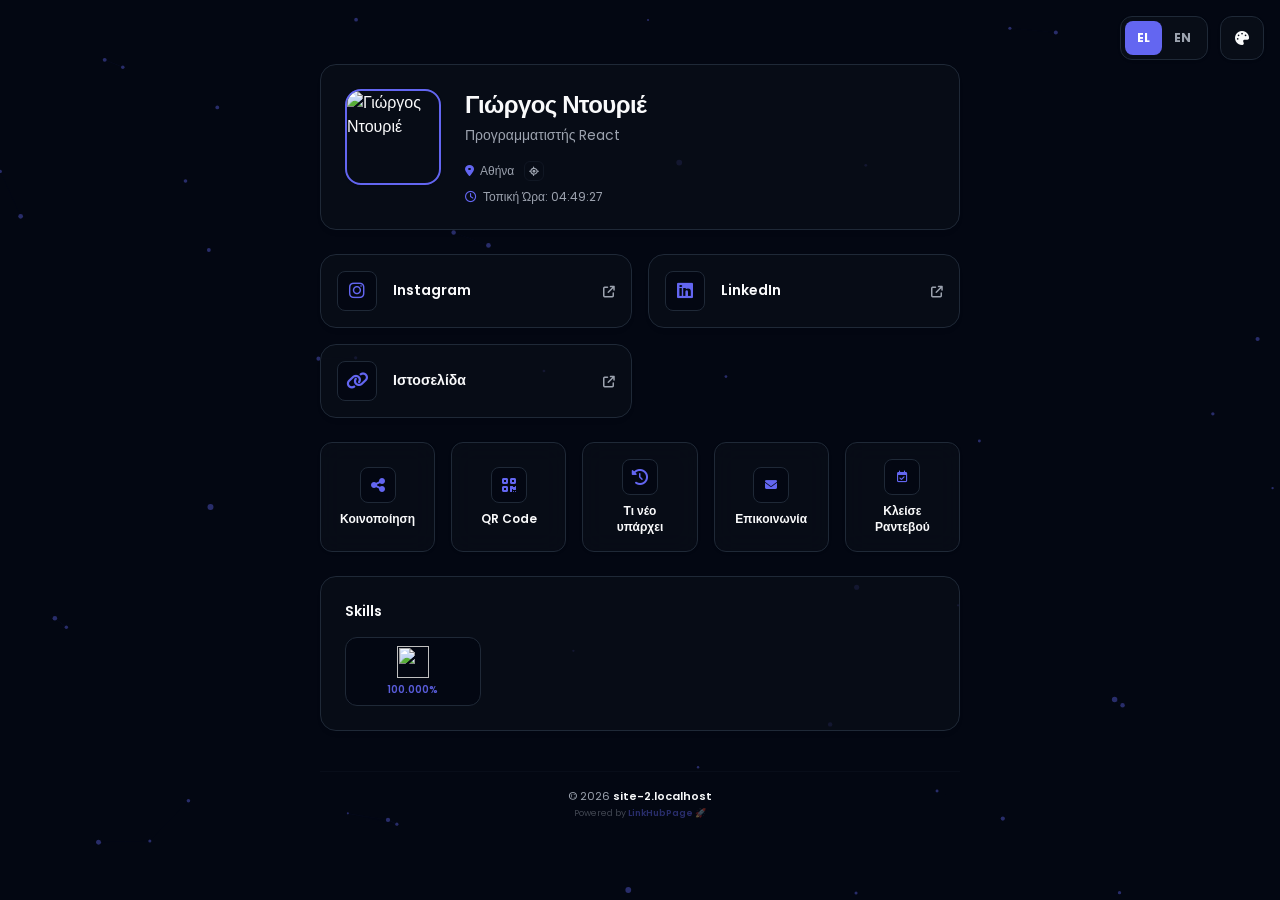
==== commit 39e0a4fd: "Deploy profile via LinkHubPage Builder" ====
--- a/index.html
+++ b/index.html
@@ -3,38 +3,77 @@
   <head>
     <meta charset="UTF-8" />
     <meta name="viewport" content="width=device-width, initial-scale=1.0" />
-    <title>LinkHubPage</title>
+    <title>LinkHubPage | Free Link in Bio Builder - One Link for Everything You Are</title>
+    <meta name="description" content="Create a free link-in-bio page in minutes. Showcase your links, portfolio and GitHub projects behind one link. Host free, or deploy to your own domain." />
+    <meta name="keywords" content="link in bio, linktree alternative, bio link, free link in bio, link in bio builder, personal website builder, portfolio link, one link, social media links, github portfolio" />
+    <meta name="robots" content="index, follow, max-image-preview:large" />
+    <meta name="author" content="LinkHubPage" />
+    <link rel="canonical" href="https://linkhubpage.com/" />
     <link rel="icon" type="image/x-icon" href="/favicon.ico" />
     <link rel="apple-touch-icon" href="/icon-192.png" />
     <link rel="manifest" href="/manifest.json" />
-    
+
+    <meta property="og:type" content="website" />
+    <meta property="og:site_name" content="LinkHubPage" />
+    <meta property="og:title" content="LinkHubPage | Free Link in Bio Builder" />
+    <meta property="og:description" content="Create a free link-in-bio page in minutes. Showcase your social links, portfolio, GitHub projects, and booking calendar behind one link." />
+    <meta property="og:url" content="https://linkhubpage.com/" />
+    <meta property="og:image" content="https://linkhubpage.com/og-image.png" />
+    <meta property="og:image:width" content="1200" />
+    <meta property="og:image:height" content="630" />
+    <meta property="og:locale" content="el_GR" />
+    <meta property="og:locale:alternate" content="en_US" />
+    <meta name="twitter:card" content="summary_large_image" />
+    <meta name="twitter:title" content="LinkHubPage | Free Link in Bio Builder" />
+    <meta name="twitter:description" content="Create a free link-in-bio page in minutes. Showcase your social links, portfolio, GitHub projects, and booking calendar behind one link." />
+    <meta name="twitter:image" content="https://linkhubpage.com/og-image.png" />
+
+    <script type="application/ld+json">
+    {
+      "@context": "https://schema.org",
+      "@type": "SoftwareApplication",
+      "name": "LinkHubPage",
+      "url": "https://linkhubpage.com/",
+      "applicationCategory": "BusinessApplication",
+      "operatingSystem": "Any (Web-based)",
+      "description": "Create a free link-in-bio page in minutes. Showcase your social links, portfolio, GitHub projects, and booking calendar behind one link. Host it for free or deploy it to your own domain via GitHub Pages or Cloudflare.",
+      "offers": {
+        "@type": "Offer",
+        "price": "0",
+        "priceCurrency": "USD"
+      }
+    }
+    </script>
+
     <meta name="theme-color" content="#00d2ff" />
     <meta name="apple-mobile-web-app-capable" content="yes" />
     <meta name="apple-mobile-web-app-status-bar-style" content="black-translucent" />
 
-    <link rel="preconnect" href="https://fonts.googleapis.com" />
-    <link rel="preconnect" href="https://fonts.gstatic.com" crossorigin />
-    <link href="https://fonts.googleapis.com/css2?family=Poppins:wght@300;400;500;600;700&family=Space+Grotesk:wght@500;700&display=swap" rel="stylesheet" />
-    <link rel="stylesheet" href="https://cdnjs.cloudflare.com/ajax/libs/font-awesome/6.5.1/css/all.min.css" />
-    <link rel="stylesheet" href="https://cdn.jsdelivr.net/gh/devicons/devicon@latest/devicon.min.css" />
-    <script src="https://accounts.google.com/gsi/client" async defer></script>
-    <link href="https://assets.calendly.com/assets/external/widget.css" rel="stylesheet" />
-    <script src="https://assets.calendly.com/assets/external/widget.js" type="text/javascript" async></script>
-    <script type="module" crossorigin src="./assets/index-CT7aU1MH.js"></script>
-    <link rel="stylesheet" crossorigin href="./assets/index-Dg6QoeIE.css">
+    <!-- Self-hosted (was Google Fonts + cdnjs FontAwesome): removes two
+         third-party origins and their DNS/TCP/TLS round trips entirely.
+         Still loaded via preload+swap so they don't block first paint. -->
+    <link rel="preload" as="style" href="/vendor/fonts/fonts.css" onload="this.onload=null;this.rel='stylesheet'" />
+    <link rel="preload" as="style" href="/vendor/fontawesome/css/all.min.css" onload="this.onload=null;this.rel='stylesheet'" />
+    <noscript>
+      <link rel="stylesheet" href="/vendor/fonts/fonts.css" />
+      <link rel="stylesheet" href="/vendor/fontawesome/css/all.min.css" />
+    </noscript>
+    <script type="module" crossorigin src="./assets/index-CfT_-6Wn.js"></script>
+    <link rel="stylesheet" crossorigin href="./assets/index-D_yTV-t4.css">
   <script>
         window.__BUILDER_DEPLOY_MODE__ = true;
-        const __lhpParts = window.location.pathname.split('/').filter(Boolean);
-        if (__lhpParts[__lhpParts.length - 1] === 'admin') __lhpParts.pop();
-        const __lhpPrefix = __lhpParts.length > 0 ? '/' + __lhpParts[0] + '/' : '/';
-        fetch(__lhpPrefix + 'config.json')
-          .then(res => res.json())
-          .then(data => {
-            window.__PROFILE_CONFIG__ = data;
-            if (window.updateRuntimeConfig) window.updateRuntimeConfig(data);
-          });
-      </script></head>
+        window.__BUILDER_DEPLOY_TARGET__ = 'github';
+      </script>
+      <script src="https://linkhubpage.com/api/subscription/guard.js"></script></head>
   <body class="overflow-x-hidden min-h-screen">
     <div id="root"></div>
+    <noscript>
+      <main style="max-width: 640px; margin: 0 auto; padding: 48px 24px; font-family: sans-serif; color: #eaeaea; background: #0b0b0f;">
+        <h1>LinkHubPage: One address. Everywhere you are.</h1>
+        <p>Give people one link. It opens your social, your portfolio, your projects, your calendar. One profile, built in minutes.</p>
+        <p>LinkHubPage is a free link-in-bio builder: showcase your links, GitHub projects, and ways to connect on one page. Host it with us, or deploy it to your own domain via GitHub Pages or Cloudflare.</p>
+        <p><a href="/builder" style="color: #00d2ff;">Build your LinkHubPage &rarr;</a></p>
+      </main>
+    </noscript>
   </body>
 </html>
--- a/vendor/fonts/fonts.css
+++ b/vendor/fonts/fonts.css
@@ -0,0 +1,200 @@
+@font-face {
+  font-family: 'JetBrains Mono';
+  font-style: normal;
+  font-weight: 400;
+  font-display: swap;
+  src: url(/vendor/fonts/jetbrains-mono-400-greek.woff2) format('woff2');
+  unicode-range: U+0370-0377, U+037A-037F, U+0384-038A, U+038C, U+038E-03A1, U+03A3-03FF;
+}
+@font-face {
+  font-family: 'JetBrains Mono';
+  font-style: normal;
+  font-weight: 400;
+  font-display: swap;
+  src: url(/vendor/fonts/jetbrains-mono-400-latin-ext.woff2) format('woff2');
+  unicode-range: U+0100-02BA, U+02BD-02C5, U+02C7-02CC, U+02CE-02D7, U+02DD-02FF, U+0304, U+0308, U+0329, U+1D00-1DBF, U+1E00-1E9F, U+1EF2-1EFF, U+2020, U+20A0-20AB, U+20AD-20C0, U+2113, U+2C60-2C7F, U+A720-A7FF;
+}
+@font-face {
+  font-family: 'JetBrains Mono';
+  font-style: normal;
+  font-weight: 400;
+  font-display: swap;
+  src: url(/vendor/fonts/jetbrains-mono-400-latin.woff2) format('woff2');
+  unicode-range: U+0000-00FF, U+0131, U+0152-0153, U+02BB-02BC, U+02C6, U+02DA, U+02DC, U+0304, U+0308, U+0329, U+2000-206F, U+20AC, U+2122, U+2191, U+2193, U+2212, U+2215, U+FEFF, U+FFFD;
+}
+@font-face {
+  font-family: 'JetBrains Mono';
+  font-style: normal;
+  font-weight: 500;
+  font-display: swap;
+  src: url(/vendor/fonts/jetbrains-mono-500-greek.woff2) format('woff2');
+  unicode-range: U+0370-0377, U+037A-037F, U+0384-038A, U+038C, U+038E-03A1, U+03A3-03FF;
+}
+@font-face {
+  font-family: 'JetBrains Mono';
+  font-style: normal;
+  font-weight: 500;
+  font-display: swap;
+  src: url(/vendor/fonts/jetbrains-mono-500-latin-ext.woff2) format('woff2');
+  unicode-range: U+0100-02BA, U+02BD-02C5, U+02C7-02CC, U+02CE-02D7, U+02DD-02FF, U+0304, U+0308, U+0329, U+1D00-1DBF, U+1E00-1E9F, U+1EF2-1EFF, U+2020, U+20A0-20AB, U+20AD-20C0, U+2113, U+2C60-2C7F, U+A720-A7FF;
+}
+@font-face {
+  font-family: 'JetBrains Mono';
+  font-style: normal;
+  font-weight: 500;
+  font-display: swap;
+  src: url(/vendor/fonts/jetbrains-mono-500-latin.woff2) format('woff2');
+  unicode-range: U+0000-00FF, U+0131, U+0152-0153, U+02BB-02BC, U+02C6, U+02DA, U+02DC, U+0304, U+0308, U+0329, U+2000-206F, U+20AC, U+2122, U+2191, U+2193, U+2212, U+2215, U+FEFF, U+FFFD;
+}
+@font-face {
+  font-family: 'JetBrains Mono';
+  font-style: normal;
+  font-weight: 600;
+  font-display: swap;
+  src: url(/vendor/fonts/jetbrains-mono-600-greek.woff2) format('woff2');
+  unicode-range: U+0370-0377, U+037A-037F, U+0384-038A, U+038C, U+038E-03A1, U+03A3-03FF;
+}
+@font-face {
+  font-family: 'JetBrains Mono';
+  font-style: normal;
+  font-weight: 600;
+  font-display: swap;
+  src: url(/vendor/fonts/jetbrains-mono-600-latin-ext.woff2) format('woff2');
+  unicode-range: U+0100-02BA, U+02BD-02C5, U+02C7-02CC, U+02CE-02D7, U+02DD-02FF, U+0304, U+0308, U+0329, U+1D00-1DBF, U+1E00-1E9F, U+1EF2-1EFF, U+2020, U+20A0-20AB, U+20AD-20C0, U+2113, U+2C60-2C7F, U+A720-A7FF;
+}
+@font-face {
+  font-family: 'JetBrains Mono';
+  font-style: normal;
+  font-weight: 600;
+  font-display: swap;
+  src: url(/vendor/fonts/jetbrains-mono-600-latin.woff2) format('woff2');
+  unicode-range: U+0000-00FF, U+0131, U+0152-0153, U+02BB-02BC, U+02C6, U+02DA, U+02DC, U+0304, U+0308, U+0329, U+2000-206F, U+20AC, U+2122, U+2191, U+2193, U+2212, U+2215, U+FEFF, U+FFFD;
+}
+@font-face {
+  font-family: 'Poppins';
+  font-style: normal;
+  font-weight: 300;
+  font-display: swap;
+  src: url(/vendor/fonts/poppins-300-latin-ext.woff2) format('woff2');
+  unicode-range: U+0100-02BA, U+02BD-02C5, U+02C7-02CC, U+02CE-02D7, U+02DD-02FF, U+0304, U+0308, U+0329, U+1D00-1DBF, U+1E00-1E9F, U+1EF2-1EFF, U+2020, U+20A0-20AB, U+20AD-20C0, U+2113, U+2C60-2C7F, U+A720-A7FF;
+}
+@font-face {
+  font-family: 'Poppins';
+  font-style: normal;
+  font-weight: 300;
+  font-display: swap;
+  src: url(/vendor/fonts/poppins-300-latin.woff2) format('woff2');
+  unicode-range: U+0000-00FF, U+0131, U+0152-0153, U+02BB-02BC, U+02C6, U+02DA, U+02DC, U+0304, U+0308, U+0329, U+2000-206F, U+20AC, U+2122, U+2191, U+2193, U+2212, U+2215, U+FEFF, U+FFFD;
+}
+@font-face {
+  font-family: 'Poppins';
+  font-style: normal;
+  font-weight: 400;
+  font-display: swap;
+  src: url(/vendor/fonts/poppins-400-latin-ext.woff2) format('woff2');
+  unicode-range: U+0100-02BA, U+02BD-02C5, U+02C7-02CC, U+02CE-02D7, U+02DD-02FF, U+0304, U+0308, U+0329, U+1D00-1DBF, U+1E00-1E9F, U+1EF2-1EFF, U+2020, U+20A0-20AB, U+20AD-20C0, U+2113, U+2C60-2C7F, U+A720-A7FF;
+}
+@font-face {
+  font-family: 'Poppins';
+  font-style: normal;
+  font-weight: 400;
+  font-display: swap;
+  src: url(/vendor/fonts/poppins-400-latin.woff2) format('woff2');
+  unicode-range: U+0000-00FF, U+0131, U+0152-0153, U+02BB-02BC, U+02C6, U+02DA, U+02DC, U+0304, U+0308, U+0329, U+2000-206F, U+20AC, U+2122, U+2191, U+2193, U+2212, U+2215, U+FEFF, U+FFFD;
+}
+@font-face {
+  font-family: 'Poppins';
+  font-style: normal;
+  font-weight: 500;
+  font-display: swap;
+  src: url(/vendor/fonts/poppins-500-latin-ext.woff2) format('woff2');
+  unicode-range: U+0100-02BA, U+02BD-02C5, U+02C7-02CC, U+02CE-02D7, U+02DD-02FF, U+0304, U+0308, U+0329, U+1D00-1DBF, U+1E00-1E9F, U+1EF2-1EFF, U+2020, U+20A0-20AB, U+20AD-20C0, U+2113, U+2C60-2C7F, U+A720-A7FF;
+}
+@font-face {
+  font-family: 'Poppins';
+  font-style: normal;
+  font-weight: 500;
+  font-display: swap;
+  src: url(/vendor/fonts/poppins-500-latin.woff2) format('woff2');
+  unicode-range: U+0000-00FF, U+0131, U+0152-0153, U+02BB-02BC, U+02C6, U+02DA, U+02DC, U+0304, U+0308, U+0329, U+2000-206F, U+20AC, U+2122, U+2191, U+2193, U+2212, U+2215, U+FEFF, U+FFFD;
+}
+@font-face {
+  font-family: 'Poppins';
+  font-style: normal;
+  font-weight: 600;
+  font-display: swap;
+  src: url(/vendor/fonts/poppins-600-latin-ext.woff2) format('woff2');
+  unicode-range: U+0100-02BA, U+02BD-02C5, U+02C7-02CC, U+02CE-02D7, U+02DD-02FF, U+0304, U+0308, U+0329, U+1D00-1DBF, U+1E00-1E9F, U+1EF2-1EFF, U+2020, U+20A0-20AB, U+20AD-20C0, U+2113, U+2C60-2C7F, U+A720-A7FF;
+}
+@font-face {
+  font-family: 'Poppins';
+  font-style: normal;
+  font-weight: 600;
+  font-display: swap;
+  src: url(/vendor/fonts/poppins-600-latin.woff2) format('woff2');
+  unicode-range: U+0000-00FF, U+0131, U+0152-0153, U+02BB-02BC, U+02C6, U+02DA, U+02DC, U+0304, U+0308, U+0329, U+2000-206F, U+20AC, U+2122, U+2191, U+2193, U+2212, U+2215, U+FEFF, U+FFFD;
+}
+@font-face {
+  font-family: 'Poppins';
+  font-style: normal;
+  font-weight: 700;
+  font-display: swap;
+  src: url(/vendor/fonts/poppins-700-latin-ext.woff2) format('woff2');
+  unicode-range: U+0100-02BA, U+02BD-02C5, U+02C7-02CC, U+02CE-02D7, U+02DD-02FF, U+0304, U+0308, U+0329, U+1D00-1DBF, U+1E00-1E9F, U+1EF2-1EFF, U+2020, U+20A0-20AB, U+20AD-20C0, U+2113, U+2C60-2C7F, U+A720-A7FF;
+}
+@font-face {
+  font-family: 'Poppins';
+  font-style: normal;
+  font-weight: 700;
+  font-display: swap;
+  src: url(/vendor/fonts/poppins-700-latin.woff2) format('woff2');
+  unicode-range: U+0000-00FF, U+0131, U+0152-0153, U+02BB-02BC, U+02C6, U+02DA, U+02DC, U+0304, U+0308, U+0329, U+2000-206F, U+20AC, U+2122, U+2191, U+2193, U+2212, U+2215, U+FEFF, U+FFFD;
+}
+@font-face {
+  font-family: 'Space Grotesk';
+  font-style: normal;
+  font-weight: 500;
+  font-display: swap;
+  src: url(/vendor/fonts/space-grotesk-500-latin-ext.woff2) format('woff2');
+  unicode-range: U+0100-02BA, U+02BD-02C5, U+02C7-02CC, U+02CE-02D7, U+02DD-02FF, U+0304, U+0308, U+0329, U+1D00-1DBF, U+1E00-1E9F, U+1EF2-1EFF, U+2020, U+20A0-20AB, U+20AD-20C0, U+2113, U+2C60-2C7F, U+A720-A7FF;
+}
+@font-face {
+  font-family: 'Space Grotesk';
+  font-style: normal;
+  font-weight: 500;
+  font-display: swap;
+  src: url(/vendor/fonts/space-grotesk-500-latin.woff2) format('woff2');
+  unicode-range: U+0000-00FF, U+0131, U+0152-0153, U+02BB-02BC, U+02C6, U+02DA, U+02DC, U+0304, U+0308, U+0329, U+2000-206F, U+20AC, U+2122, U+2191, U+2193, U+2212, U+2215, U+FEFF, U+FFFD;
+}
+@font-face {
+  font-family: 'Space Grotesk';
+  font-style: normal;
+  font-weight: 600;
+  font-display: swap;
+  src: url(/vendor/fonts/space-grotesk-600-latin-ext.woff2) format('woff2');
+  unicode-range: U+0100-02BA, U+02BD-02C5, U+02C7-02CC, U+02CE-02D7, U+02DD-02FF, U+0304, U+0308, U+0329, U+1D00-1DBF, U+1E00-1E9F, U+1EF2-1EFF, U+2020, U+20A0-20AB, U+20AD-20C0, U+2113, U+2C60-2C7F, U+A720-A7FF;
+}
+@font-face {
+  font-family: 'Space Grotesk';
+  font-style: normal;
+  font-weight: 600;
+  font-display: swap;
+  src: url(/vendor/fonts/space-grotesk-600-latin.woff2) format('woff2');
+  unicode-range: U+0000-00FF, U+0131, U+0152-0153, U+02BB-02BC, U+02C6, U+02DA, U+02DC, U+0304, U+0308, U+0329, U+2000-206F, U+20AC, U+2122, U+2191, U+2193, U+2212, U+2215, U+FEFF, U+FFFD;
+}
+@font-face {
+  font-family: 'Space Grotesk';
+  font-style: normal;
+  font-weight: 700;
+  font-display: swap;
+  src: url(/vendor/fonts/space-grotesk-700-latin-ext.woff2) format('woff2');
+  unicode-range: U+0100-02BA, U+02BD-02C5, U+02C7-02CC, U+02CE-02D7, U+02DD-02FF, U+0304, U+0308, U+0329, U+1D00-1DBF, U+1E00-1E9F, U+1EF2-1EFF, U+2020, U+20A0-20AB, U+20AD-20C0, U+2113, U+2C60-2C7F, U+A720-A7FF;
+}
+@font-face {
+  font-family: 'Space Grotesk';
+  font-style: normal;
+  font-weight: 700;
+  font-display: swap;
+  src: url(/vendor/fonts/space-grotesk-700-latin.woff2) format('woff2');
+  unicode-range: U+0000-00FF, U+0131, U+0152-0153, U+02BB-02BC, U+02C6, U+02DA, U+02DC, U+0304, U+0308, U+0329, U+2000-206F, U+20AC, U+2122, U+2191, U+2193, U+2212, U+2215, U+FEFF, U+FFFD;
+}
--- a/vendor/fonts/fonts.css
+++ b/vendor/fonts/fonts.css
@@ -0,0 +1,200 @@
+@font-face {
+  font-family: 'JetBrains Mono';
+  font-style: normal;
+  font-weight: 400;
+  font-display: swap;
+  src: url(/vendor/fonts/jetbrains-mono-400-greek.woff2) format('woff2');
+  unicode-range: U+0370-0377, U+037A-037F, U+0384-038A, U+038C, U+038E-03A1, U+03A3-03FF;
+}
+@font-face {
+  font-family: 'JetBrains Mono';
+  font-style: normal;
+  font-weight: 400;
+  font-display: swap;
+  src: url(/vendor/fonts/jetbrains-mono-400-latin-ext.woff2) format('woff2');
+  unicode-range: U+0100-02BA, U+02BD-02C5, U+02C7-02CC, U+02CE-02D7, U+02DD-02FF, U+0304, U+0308, U+0329, U+1D00-1DBF, U+1E00-1E9F, U+1EF2-1EFF, U+2020, U+20A0-20AB, U+20AD-20C0, U+2113, U+2C60-2C7F, U+A720-A7FF;
+}
+@font-face {
+  font-family: 'JetBrains Mono';
+  font-style: normal;
+  font-weight: 400;
+  font-display: swap;
+  src: url(/vendor/fonts/jetbrains-mono-400-latin.woff2) format('woff2');
+  unicode-range: U+0000-00FF, U+0131, U+0152-0153, U+02BB-02BC, U+02C6, U+02DA, U+02DC, U+0304, U+0308, U+0329, U+2000-206F, U+20AC, U+2122, U+2191, U+2193, U+2212, U+2215, U+FEFF, U+FFFD;
+}
+@font-face {
+  font-family: 'JetBrains Mono';
+  font-style: normal;
+  font-weight: 500;
+  font-display: swap;
+  src: url(/vendor/fonts/jetbrains-mono-500-greek.woff2) format('woff2');
+  unicode-range: U+0370-0377, U+037A-037F, U+0384-038A, U+038C, U+038E-03A1, U+03A3-03FF;
+}
+@font-face {
+  font-family: 'JetBrains Mono';
+  font-style: normal;
+  font-weight: 500;
+  font-display: swap;
+  src: url(/vendor/fonts/jetbrains-mono-500-latin-ext.woff2) format('woff2');
+  unicode-range: U+0100-02BA, U+02BD-02C5, U+02C7-02CC, U+02CE-02D7, U+02DD-02FF, U+0304, U+0308, U+0329, U+1D00-1DBF, U+1E00-1E9F, U+1EF2-1EFF, U+2020, U+20A0-20AB, U+20AD-20C0, U+2113, U+2C60-2C7F, U+A720-A7FF;
+}
+@font-face {
+  font-family: 'JetBrains Mono';
+  font-style: normal;
+  font-weight: 500;
+  font-display: swap;
+  src: url(/vendor/fonts/jetbrains-mono-500-latin.woff2) format('woff2');
+  unicode-range: U+0000-00FF, U+0131, U+0152-0153, U+02BB-02BC, U+02C6, U+02DA, U+02DC, U+0304, U+0308, U+0329, U+2000-206F, U+20AC, U+2122, U+2191, U+2193, U+2212, U+2215, U+FEFF, U+FFFD;
+}
+@font-face {
+  font-family: 'JetBrains Mono';
+  font-style: normal;
+  font-weight: 600;
+  font-display: swap;
+  src: url(/vendor/fonts/jetbrains-mono-600-greek.woff2) format('woff2');
+  unicode-range: U+0370-0377, U+037A-037F, U+0384-038A, U+038C, U+038E-03A1, U+03A3-03FF;
+}
+@font-face {
+  font-family: 'JetBrains Mono';
+  font-style: normal;
+  font-weight: 600;
+  font-display: swap;
+  src: url(/vendor/fonts/jetbrains-mono-600-latin-ext.woff2) format('woff2');
+  unicode-range: U+0100-02BA, U+02BD-02C5, U+02C7-02CC, U+02CE-02D7, U+02DD-02FF, U+0304, U+0308, U+0329, U+1D00-1DBF, U+1E00-1E9F, U+1EF2-1EFF, U+2020, U+20A0-20AB, U+20AD-20C0, U+2113, U+2C60-2C7F, U+A720-A7FF;
+}
+@font-face {
+  font-family: 'JetBrains Mono';
+  font-style: normal;
+  font-weight: 600;
+  font-display: swap;
+  src: url(/vendor/fonts/jetbrains-mono-600-latin.woff2) format('woff2');
+  unicode-range: U+0000-00FF, U+0131, U+0152-0153, U+02BB-02BC, U+02C6, U+02DA, U+02DC, U+0304, U+0308, U+0329, U+2000-206F, U+20AC, U+2122, U+2191, U+2193, U+2212, U+2215, U+FEFF, U+FFFD;
+}
+@font-face {
+  font-family: 'Poppins';
+  font-style: normal;
+  font-weight: 300;
+  font-display: swap;
+  src: url(/vendor/fonts/poppins-300-latin-ext.woff2) format('woff2');
+  unicode-range: U+0100-02BA, U+02BD-02C5, U+02C7-02CC, U+02CE-02D7, U+02DD-02FF, U+0304, U+0308, U+0329, U+1D00-1DBF, U+1E00-1E9F, U+1EF2-1EFF, U+2020, U+20A0-20AB, U+20AD-20C0, U+2113, U+2C60-2C7F, U+A720-A7FF;
+}
+@font-face {
+  font-family: 'Poppins';
+  font-style: normal;
+  font-weight: 300;
+  font-display: swap;
+  src: url(/vendor/fonts/poppins-300-latin.woff2) format('woff2');
+  unicode-range: U+0000-00FF, U+0131, U+0152-0153, U+02BB-02BC, U+02C6, U+02DA, U+02DC, U+0304, U+0308, U+0329, U+2000-206F, U+20AC, U+2122, U+2191, U+2193, U+2212, U+2215, U+FEFF, U+FFFD;
+}
+@font-face {
+  font-family: 'Poppins';
+  font-style: normal;
+  font-weight: 400;
+  font-display: swap;
+  src: url(/vendor/fonts/poppins-400-latin-ext.woff2) format('woff2');
+  unicode-range: U+0100-02BA, U+02BD-02C5, U+02C7-02CC, U+02CE-02D7, U+02DD-02FF, U+0304, U+0308, U+0329, U+1D00-1DBF, U+1E00-1E9F, U+1EF2-1EFF, U+2020, U+20A0-20AB, U+20AD-20C0, U+2113, U+2C60-2C7F, U+A720-A7FF;
+}
+@font-face {
+  font-family: 'Poppins';
+  font-style: normal;
+  font-weight: 400;
+  font-display: swap;
+  src: url(/vendor/fonts/poppins-400-latin.woff2) format('woff2');
+  unicode-range: U+0000-00FF, U+0131, U+0152-0153, U+02BB-02BC, U+02C6, U+02DA, U+02DC, U+0304, U+0308, U+0329, U+2000-206F, U+20AC, U+2122, U+2191, U+2193, U+2212, U+2215, U+FEFF, U+FFFD;
+}
+@font-face {
+  font-family: 'Poppins';
+  font-style: normal;
+  font-weight: 500;
+  font-display: swap;
+  src: url(/vendor/fonts/poppins-500-latin-ext.woff2) format('woff2');
+  unicode-range: U+0100-02BA, U+02BD-02C5, U+02C7-02CC, U+02CE-02D7, U+02DD-02FF, U+0304, U+0308, U+0329, U+1D00-1DBF, U+1E00-1E9F, U+1EF2-1EFF, U+2020, U+20A0-20AB, U+20AD-20C0, U+2113, U+2C60-2C7F, U+A720-A7FF;
+}
+@font-face {
+  font-family: 'Poppins';
+  font-style: normal;
+  font-weight: 500;
+  font-display: swap;
+  src: url(/vendor/fonts/poppins-500-latin.woff2) format('woff2');
+  unicode-range: U+0000-00FF, U+0131, U+0152-0153, U+02BB-02BC, U+02C6, U+02DA, U+02DC, U+0304, U+0308, U+0329, U+2000-206F, U+20AC, U+2122, U+2191, U+2193, U+2212, U+2215, U+FEFF, U+FFFD;
+}
+@font-face {
+  font-family: 'Poppins';
+  font-style: normal;
+  font-weight: 600;
+  font-display: swap;
+  src: url(/vendor/fonts/poppins-600-latin-ext.woff2) format('woff2');
+  unicode-range: U+0100-02BA, U+02BD-02C5, U+02C7-02CC, U+02CE-02D7, U+02DD-02FF, U+0304, U+0308, U+0329, U+1D00-1DBF, U+1E00-1E9F, U+1EF2-1EFF, U+2020, U+20A0-20AB, U+20AD-20C0, U+2113, U+2C60-2C7F, U+A720-A7FF;
+}
+@font-face {
+  font-family: 'Poppins';
+  font-style: normal;
+  font-weight: 600;
+  font-display: swap;
+  src: url(/vendor/fonts/poppins-600-latin.woff2) format('woff2');
+  unicode-range: U+0000-00FF, U+0131, U+0152-0153, U+02BB-02BC, U+02C6, U+02DA, U+02DC, U+0304, U+0308, U+0329, U+2000-206F, U+20AC, U+2122, U+2191, U+2193, U+2212, U+2215, U+FEFF, U+FFFD;
+}
+@font-face {
+  font-family: 'Poppins';
+  font-style: normal;
+  font-weight: 700;
+  font-display: swap;
+  src: url(/vendor/fonts/poppins-700-latin-ext.woff2) format('woff2');
+  unicode-range: U+0100-02BA, U+02BD-02C5, U+02C7-02CC, U+02CE-02D7, U+02DD-02FF, U+0304, U+0308, U+0329, U+1D00-1DBF, U+1E00-1E9F, U+1EF2-1EFF, U+2020, U+20A0-20AB, U+20AD-20C0, U+2113, U+2C60-2C7F, U+A720-A7FF;
+}
+@font-face {
+  font-family: 'Poppins';
+  font-style: normal;
+  font-weight: 700;
+  font-display: swap;
+  src: url(/vendor/fonts/poppins-700-latin.woff2) format('woff2');
+  unicode-range: U+0000-00FF, U+0131, U+0152-0153, U+02BB-02BC, U+02C6, U+02DA, U+02DC, U+0304, U+0308, U+0329, U+2000-206F, U+20AC, U+2122, U+2191, U+2193, U+2212, U+2215, U+FEFF, U+FFFD;
+}
+@font-face {
+  font-family: 'Space Grotesk';
+  font-style: normal;
+  font-weight: 500;
+  font-display: swap;
+  src: url(/vendor/fonts/space-grotesk-500-latin-ext.woff2) format('woff2');
+  unicode-range: U+0100-02BA, U+02BD-02C5, U+02C7-02CC, U+02CE-02D7, U+02DD-02FF, U+0304, U+0308, U+0329, U+1D00-1DBF, U+1E00-1E9F, U+1EF2-1EFF, U+2020, U+20A0-20AB, U+20AD-20C0, U+2113, U+2C60-2C7F, U+A720-A7FF;
+}
+@font-face {
+  font-family: 'Space Grotesk';
+  font-style: normal;
+  font-weight: 500;
+  font-display: swap;
+  src: url(/vendor/fonts/space-grotesk-500-latin.woff2) format('woff2');
+  unicode-range: U+0000-00FF, U+0131, U+0152-0153, U+02BB-02BC, U+02C6, U+02DA, U+02DC, U+0304, U+0308, U+0329, U+2000-206F, U+20AC, U+2122, U+2191, U+2193, U+2212, U+2215, U+FEFF, U+FFFD;
+}
+@font-face {
+  font-family: 'Space Grotesk';
+  font-style: normal;
+  font-weight: 600;
+  font-display: swap;
+  src: url(/vendor/fonts/space-grotesk-600-latin-ext.woff2) format('woff2');
+  unicode-range: U+0100-02BA, U+02BD-02C5, U+02C7-02CC, U+02CE-02D7, U+02DD-02FF, U+0304, U+0308, U+0329, U+1D00-1DBF, U+1E00-1E9F, U+1EF2-1EFF, U+2020, U+20A0-20AB, U+20AD-20C0, U+2113, U+2C60-2C7F, U+A720-A7FF;
+}
+@font-face {
+  font-family: 'Space Grotesk';
+  font-style: normal;
+  font-weight: 600;
+  font-display: swap;
+  src: url(/vendor/fonts/space-grotesk-600-latin.woff2) format('woff2');
+  unicode-range: U+0000-00FF, U+0131, U+0152-0153, U+02BB-02BC, U+02C6, U+02DA, U+02DC, U+0304, U+0308, U+0329, U+2000-206F, U+20AC, U+2122, U+2191, U+2193, U+2212, U+2215, U+FEFF, U+FFFD;
+}
+@font-face {
+  font-family: 'Space Grotesk';
+  font-style: normal;
+  font-weight: 700;
+  font-display: swap;
+  src: url(/vendor/fonts/space-grotesk-700-latin-ext.woff2) format('woff2');
+  unicode-range: U+0100-02BA, U+02BD-02C5, U+02C7-02CC, U+02CE-02D7, U+02DD-02FF, U+0304, U+0308, U+0329, U+1D00-1DBF, U+1E00-1E9F, U+1EF2-1EFF, U+2020, U+20A0-20AB, U+20AD-20C0, U+2113, U+2C60-2C7F, U+A720-A7FF;
+}
+@font-face {
+  font-family: 'Space Grotesk';
+  font-style: normal;
+  font-weight: 700;
+  font-display: swap;
+  src: url(/vendor/fonts/space-grotesk-700-latin.woff2) format('woff2');
+  unicode-range: U+0000-00FF, U+0131, U+0152-0153, U+02BB-02BC, U+02C6, U+02DA, U+02DC, U+0304, U+0308, U+0329, U+2000-206F, U+20AC, U+2122, U+2191, U+2193, U+2212, U+2215, U+FEFF, U+FFFD;
+}
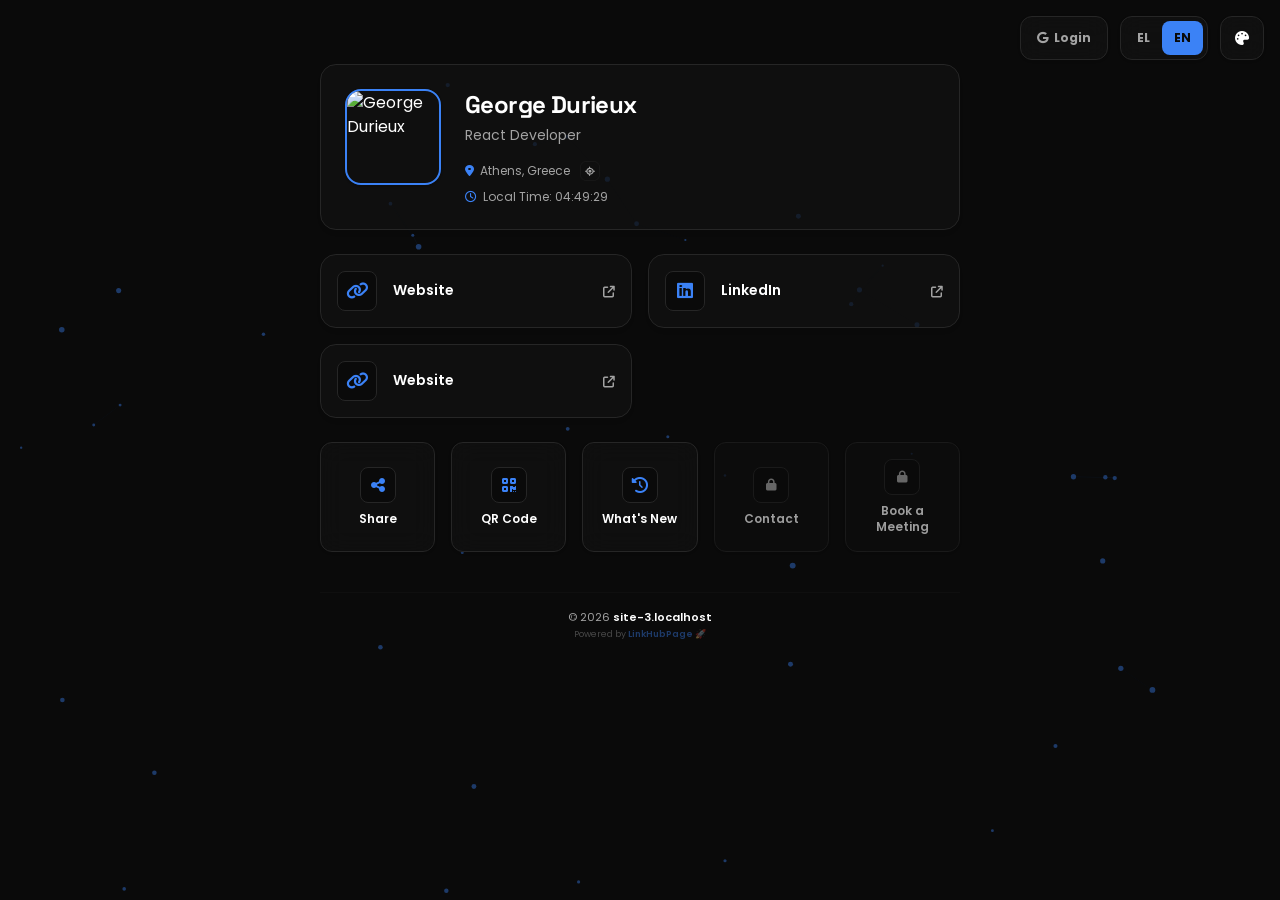
==== commit a2208f2d: "Deploy profile via LinkHubPage Builder" ====
--- a/index.html
+++ b/index.html
@@ -58,8 +58,8 @@
       <link rel="stylesheet" href="/vendor/fonts/fonts.css" />
       <link rel="stylesheet" href="/vendor/fontawesome/css/all.min.css" />
     </noscript>
-    <script type="module" crossorigin src="./assets/index-CfT_-6Wn.js"></script>
-    <link rel="stylesheet" crossorigin href="./assets/index-D_yTV-t4.css">
+    <script type="module" crossorigin src="./assets/index-5HfwxV6-.js"></script>
+    <link rel="stylesheet" crossorigin href="./assets/index-i3OxAhUR.css">
   <script>
         window.__BUILDER_DEPLOY_MODE__ = true;
         window.__BUILDER_DEPLOY_TARGET__ = 'github';
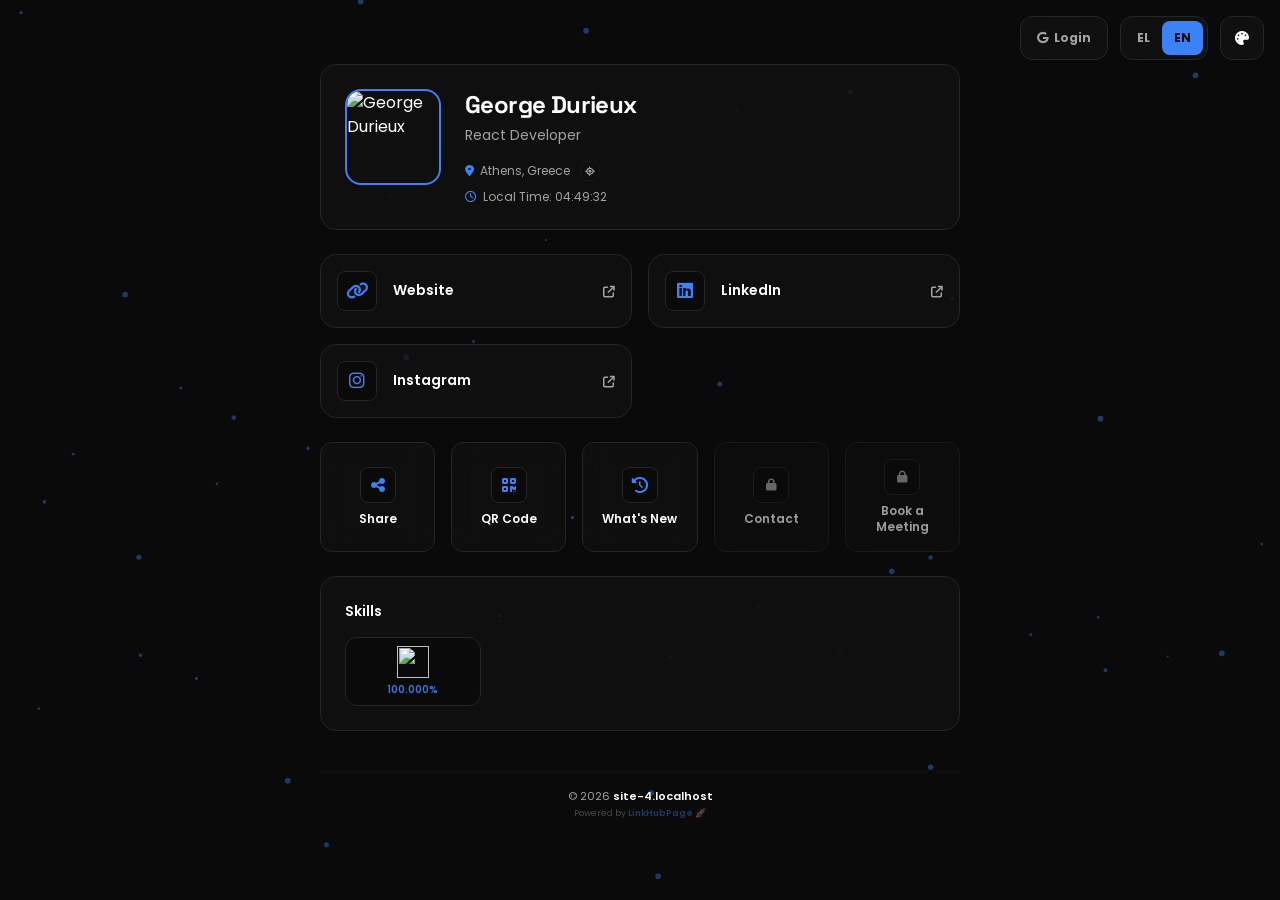
==== commit 6ef272ed: "Deploy profile via LinkHubPage Builder" ====
--- a/index.html
+++ b/index.html
@@ -58,8 +58,8 @@
       <link rel="stylesheet" href="/vendor/fonts/fonts.css" />
       <link rel="stylesheet" href="/vendor/fontawesome/css/all.min.css" />
     </noscript>
-    <script type="module" crossorigin src="./assets/index-5HfwxV6-.js"></script>
-    <link rel="stylesheet" crossorigin href="./assets/index-i3OxAhUR.css">
+    <script type="module" crossorigin src="./assets/index-DknAZTcZ.js"></script>
+    <link rel="stylesheet" crossorigin href="./assets/index-DsAYc3U4.css">
   <script>
         window.__BUILDER_DEPLOY_MODE__ = true;
         window.__BUILDER_DEPLOY_TARGET__ = 'github';
